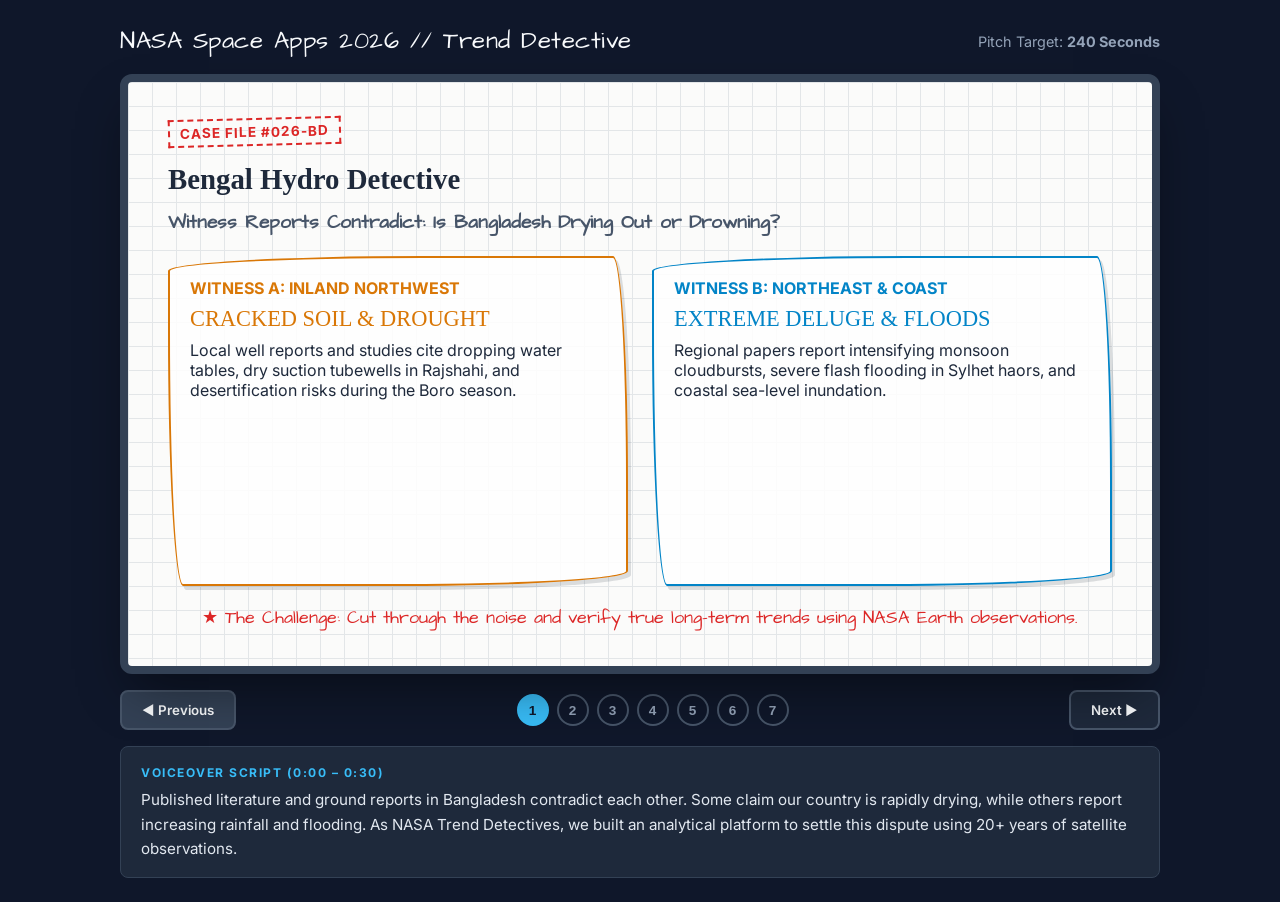
==== demo.html @ c4fb6460 "docs: repair Section 9 equations and replace stationary wording across deliverables" ====
<!DOCTYPE html>
<html lang="en">
<head>
  <meta charset="UTF-8">
  <meta name="viewport" content="width=device-width, initial-scale=1.0">
  <title>Trend Detective: Bengal Hydro Detective — Slide Deck Preview</title>
  <link rel="preconnect" href="https://fonts.googleapis.com">
  <link rel="preconnect" href="https://fonts.gstatic.com" crossorigin>
  <link href="https://fonts.googleapis.com/css2?family=Architects+Daughter&family=Inter:wght@400;600;700&family=Permanent+Marker&display=swap" rel="stylesheet">
  <style>
    :root {
      --board-bg: #fbfbfa;
      --grid-line: #e3e6e8;
      --ink-dark: #1e293b;
      --ink-red: #dc2626;
      --ink-blue: #0284c7;
      --ink-amber: #d97706;
      --ink-green: #16a34a;
      --border-sketch: 2.5px solid #1e293b;
      --sketch-radius: 255px 15px 225px 15px / 15px 225px 15px 255px;
    }

    * {
      box-sizing: border-box;
      margin: 0;
      padding: 0;
    }

    body {
      font-family: 'Inter', sans-serif;
      background: #0f172a;
      color: var(--ink-dark);
      min-height: 100vh;
      display: flex;
      flex-direction: column;
      align-items: center;
      padding: 24px 16px;
    }

    .app-header {
      width: 100%;
      max-width: 1040px;
      display: flex;
      justify-content: space-between;
      align-items: center;
      color: #f8fafc;
      margin-bottom: 16px;
    }

    .app-title {
      font-family: 'Architects Daughter', cursive;
      font-size: 1.5rem;
      letter-spacing: 0.5px;
    }

    .deck-container {
      width: 100%;
      max-width: 1040px;
      background: var(--board-bg);
      background-image: 
        linear-gradient(var(--grid-line) 1px, transparent 1px),
        linear-gradient(90deg, var(--grid-line) 1px, transparent 1px);
      background-size: 24px 24px;
      border: 8px solid #334155;
      box-shadow: 0 25px 50px -12px rgba(0, 0, 0, 0.45);
      border-radius: 12px;
      min-height: 600px;
      position: relative;
      padding: 36px 40px;
      display: flex;
      flex-direction: column;
      justify-content: space-between;
    }

    .slide {
      display: none;
      height: 100%;
      animation: fadeIn 0.15s ease-in-out;
    }

    .slide.active {
      display: flex;
      flex-direction: column;
      flex: 1;
    }

    @keyframes fadeIn {
      from { opacity: 0; transform: translateY(4px); }
      to { opacity: 1; transform: translateY(0); }
    }

    /* Hand-Drawn Elements */
    .sketch-box {
      border: var(--border-sketch);
      border-radius: var(--sketch-radius);
      padding: 20px;
      background: rgba(255, 255, 255, 0.85);
      box-shadow: 3px 4px 0px rgba(30, 41, 59, 0.15);
    }

    .sketch-title {
      font-family: 'Permanent Marker', cursive;
      color: var(--ink-dark);
      font-size: 1.8rem;
      line-height: 1.2;
      margin-bottom: 12px;
    }

    .sketch-subtitle {
      font-family: 'Architects Daughter', cursive;
      font-size: 1.2rem;
      font-weight: bold;
      color: #475569;
      margin-bottom: 20px;
    }

    .case-tag {
      display: inline-block;
      border: 2px dashed var(--ink-red);
      color: var(--ink-red);
      font-weight: 700;
      font-size: 0.85rem;
      padding: 4px 10px;
      text-transform: uppercase;
      letter-spacing: 1px;
      margin-bottom: 16px;
      transform: rotate(-1.5deg);
    }

    .stamp {
      display: inline-block;
      border: 3px solid var(--ink-green);
      color: var(--ink-green);
      font-family: 'Permanent Marker', cursive;
      font-size: 1.1rem;
      padding: 6px 14px;
      border-radius: 8px;
      text-transform: uppercase;
      transform: rotate(-3deg);
    }

    .grid-2 {
      display: grid;
      grid-template-columns: 1fr 1fr;
      gap: 24px;
      flex: 1;
    }

    .grid-3 {
      display: grid;
      grid-template-columns: repeat(3, 1fr);
      gap: 20px;
      flex: 1;
    }

    /* Deck Controls */
    .controls-bar {
      width: 100%;
      max-width: 1040px;
      margin-top: 16px;
      display: flex;
      justify-content: space-between;
      align-items: center;
      gap: 12px;
    }

    .btn {
      background: #1e293b;
      color: #f8fafc;
      border: 2px solid #475569;
      font-family: 'Inter', sans-serif;
      font-weight: 600;
      padding: 10px 20px;
      border-radius: 8px;
      cursor: pointer;
      transition: background 0.15s, transform 0.1s;
    }

    .btn:hover {
      background: #334155;
      transform: translateY(-1px);
    }

    .btn:active {
      transform: translateY(0);
    }

    .btn-secondary {
      background: #334155;
    }

    .slide-pills {
      display: flex;
      gap: 8px;
    }

    .pill {
      width: 32px;
      height: 32px;
      border-radius: 50%;
      border: 2px solid #475569;
      background: transparent;
      color: #94a3b8;
      font-weight: 700;
      display: flex;
      align-items: center;
      justify-content: center;
      cursor: pointer;
      font-size: 0.85rem;
    }

    .pill.active {
      background: #38bdf8;
      color: #0f172a;
      border-color: #38bdf8;
    }

    /* Script Drawer */
    .script-drawer {
      width: 100%;
      max-width: 1040px;
      margin-top: 16px;
      background: #1e293b;
      color: #e2e8f0;
      border-radius: 8px;
      padding: 16px 20px;
      border: 1px solid #334155;
      font-size: 0.95rem;
      line-height: 1.6;
    }

    .script-label {
      font-size: 0.75rem;
      text-transform: uppercase;
      letter-spacing: 1.5px;
      color: #38bdf8;
      font-weight: 700;
      margin-bottom: 6px;
    }

    ul.sketch-list {
      list-style-type: none;
      padding: 0;
    }

    ul.sketch-list li {
      position: relative;
      padding-left: 24px;
      margin-bottom: 12px;
      line-height: 1.5;
    }

    ul.sketch-list li::before {
      content: "➔";
      position: absolute;
      left: 0;
      color: var(--ink-red);
      font-size: 1rem;
    }

    .metric-badge {
      font-family: 'Permanent Marker', cursive;
      font-size: 1.4rem;
      display: block;
      margin: 8px 0;
    }

    .metric-amber { color: var(--ink-amber); }
    .metric-blue { color: var(--ink-blue); }
  </style>
</head>
<body>

  <header class="app-header">
    <div class="app-title">NASA Space Apps 2026 // Trend Detective</div>
    <div style="font-size: 0.9rem; color: #94a3b8;">Pitch Target: <strong>240 Seconds</strong></div>
  </header>

  <main class="deck-container">

    <!-- SLIDE 1 -->
    <section class="slide active" data-time="0:00 – 0:30">
      <div>
        <span class="case-tag">Case File #026-BD</span>
        <h1 class="sketch-title">Bengal Hydro Detective</h1>
        <div class="sketch-subtitle">Witness Reports Contradict: Is Bangladesh Drying Out or Drowning?</div>
      </div>
      <div class="grid-2">
        <div class="sketch-box" style="border-color: var(--ink-amber);">
          <div style="color: var(--ink-amber); font-weight: 700; text-transform: uppercase;">Witness A: Inland Northwest</div>
          <div class="metric-badge metric-amber">CRACKED SOIL & DROUGHT</div>
          <p>Local well reports and studies cite dropping water tables, dry suction tubewells in Rajshahi, and desertification risks during the Boro season.</p>
        </div>
        <div class="sketch-box" style="border-color: var(--ink-blue);">
          <div style="color: var(--ink-blue); font-weight: 700; text-transform: uppercase;">Witness B: Northeast & Coast</div>
          <div class="metric-badge metric-blue">EXTREME DELUGE & FLOODS</div>
          <p>Regional papers report intensifying monsoon cloudbursts, severe flash flooding in Sylhet haors, and coastal sea-level inundation.</p>
        </div>
      </div>
      <div style="margin-top: 20px; text-align: center; font-family: 'Architects Daughter', cursive; font-size: 1.1rem; color: var(--ink-red);">
        ★ The Challenge: Cut through the noise and verify true long-term trends using NASA Earth observations.
      </div>
    </section>

    <!-- SLIDE 2 -->
    <section class="slide" data-time="0:30 – 1:00">
      <div>
        <span class="case-tag">Core Hypothesis</span>
        <h1 class="sketch-title">Where is Bangladesh's Water Going?</h1>
        <div class="sketch-subtitle">Do rainfall and water-storage trends differ across divisions, and are those differences statistically significant?</div>
      </div>
      <div class="grid-2">
        <div class="sketch-box">
          <h3 style="margin-bottom: 12px;">The Spatial Granularity Rule</h3>
          <ul class="sketch-list">
            <li>National averages hide regional catastrophe by cancelling out opposite dynamics.</li>
            <li>Dividing analysis across all <strong>8 Administrative Divisions</strong> balances physical precision with sensor limits.</li>
            <li>Northwest vs Northeast divergence under the same monsoon system.</li>
          </ul>
        </div>
        <div class="sketch-box" style="display: flex; flex-direction: column; justify-content: center; align-items: center; text-align: center; border-style: dashed;">
          <div style="font-family: 'Architects Daughter', cursive; font-size: 1.4rem; margin-bottom: 12px;">8 Divisions Analyzed</div>
          <div style="display: flex; flex-wrap: wrap; gap: 8px; justify-content: center; max-width: 320px;">
            <span style="background: #e2e8f0; padding: 4px 8px; border-radius: 4px; font-size: 0.85rem;">Rajshahi</span>
            <span style="background: #e2e8f0; padding: 4px 8px; border-radius: 4px; font-size: 0.85rem;">Rangpur</span>
            <span style="background: #e2e8f0; padding: 4px 8px; border-radius: 4px; font-size: 0.85rem;">Dhaka</span>
            <span style="background: #e2e8f0; padding: 4px 8px; border-radius: 4px; font-size: 0.85rem;">Mymensingh</span>
            <span style="background: #e2e8f0; padding: 4px 8px; border-radius: 4px; font-size: 0.85rem;">Sylhet</span>
            <span style="background: #e2e8f0; padding: 4px 8px; border-radius: 4px; font-size: 0.85rem;">Chattogram</span>
            <span style="background: #e2e8f0; padding: 4px 8px; border-radius: 4px; font-size: 0.85rem;">Khulna</span>
            <span style="background: #e2e8f0; padding: 4px 8px; border-radius: 4px; font-size: 0.85rem;">Barishal</span>
          </div>
        </div>
      </div>
    </section>

    <!-- SLIDE 3 -->
    <section class="slide" data-time="1:00 – 1:40">
      <div>
        <span class="case-tag">Evidence Sources</span>
        <h1 class="sketch-title">Interrogating the Satellite Data</h1>
        <div class="sketch-subtitle">Selecting two distinct NASA observational platforms</div>
      </div>
      <div class="grid-2">
        <div class="sketch-box">
          <div style="color: var(--ink-blue); font-weight: 700; text-transform: uppercase;">1. GPM IMERG</div>
          <div style="font-size: 1.1rem; font-weight: 600; margin: 6px 0;">Precipitation Trends (2000–Present)</div>
          <ul class="sketch-list">
            <li><strong>Resolution:</strong> Fine spatial grid (~0.1°), ideal for regional maps.</li>
            <li><strong>Role:</strong> Measures incoming atmospheric water volume and extreme precipitation frequency.</li>
          </ul>
        </div>
        <div class="sketch-box">
          <div style="color: var(--ink-amber); font-weight: 700; text-transform: uppercase;">2. GRACE / GRACE-FO</div>
          <div style="font-size: 1.1rem; font-weight: 600; margin: 6px 0;">Terrestrial Water Storage (TWS) (2002–Present)</div>
          <ul class="sketch-list">
            <li><strong>Resolution:</strong> Coarse spatial footprint (~300 km).</li>
            <li><strong>Methodological Rigor:</strong> Aggregated strictly to division-level boundaries to prevent false localized claims.</li>
            <li><strong>Role:</strong> Directly measures terrestrial water storage anomaly mass and total basin moisture change.</li>
          </ul>
        </div>
      </div>
    </section>

    <!-- SLIDE 4 -->
    <section class="slide" data-time="1:40 – 2:20">
      <div>
        <span class="case-tag">Statistical Engine</span>
        <h1 class="sketch-title">Filtering Noise from Climate Signal</h1>
        <div class="sketch-subtitle">Answering NASA's core challenge: evaluating statistical significance across all 8 divisions</div>
      </div>
      <div class="grid-3">
        <div class="sketch-box">
          <div style="font-weight: 700; color: #64748b;">STEP 1</div>
          <h4 style="margin: 8px 0;">STL Decomposition</h4>
          <p style="font-size: 0.9rem;">Strips out the overwhelming annual monsoon waveform to uncover underlying secular trends.</p>
        </div>
        <div class="sketch-box">
          <div style="font-weight: 700; color: #64748b;">STEP 2</div>
          <h4 style="margin: 8px 0;">Sen's Slope Estimator</h4>
          <p style="font-size: 0.9rem;">Calculates robust rate of change: <strong>-0.69 cm/yr</strong> in Mymensingh, <strong>-1.61 cm/yr</strong> in Rangpur.</p>
        </div>
        <div class="sketch-box">
          <div style="font-weight: 700; color: #64748b;">STEP 3</div>
          <h4 style="margin: 8px 0;">Mann-Kendall Test</h4>
          <p style="font-size: 0.9rem;">Evaluates monotonic trajectory significance: Mymensingh Z = -12.13, p &lt; 0.001 (target: p &lt; 0.05).</p>
        </div>
      </div>
      <div style="margin-top: 24px; text-align: center;">
        <span class="stamp">Verified: p &lt; 0.001 Across Northern Agricultural Belt</span>
      </div>
    </section>

    <!-- SLIDE 5 -->
    <section class="slide" data-time="2:20 – 3:00">
      <div>
        <span class="case-tag">The Verdict</span>
        <h1 class="sketch-title">The Detective's Findings</h1>
        <div class="sketch-subtitle">The contradiction is resolved: Groundwater overdraft vs. Rainfall flash flood volatility</div>
      </div>
      <div class="grid-3">
        <div class="sketch-box" style="border-left: 6px solid var(--ink-amber);">
          <h3 style="color: var(--ink-amber);">Northwest (Rangpur & Rajshahi)</h3>
          <div class="metric-badge metric-amber">Δ Storage: -0.90 to -1.61 cm/yr</div>
          <div style="font-size: 0.85rem; font-weight: 700; color: var(--ink-green); margin-bottom: 8px;">SIGNIFICANT: p &lt; 0.001</div>
          <p style="font-size: 0.85rem;">Rainfall shows no detectable trend, but terrestrial storage suffers continuous monotonic decline. <strong>Verdict:</strong> Chronic agricultural irrigation crisis.</p>
        </div>
        <div class="sketch-box" style="border-left: 6px solid #8b5cf6;">
          <h3 style="color: #7c3aed;">North-Central (Mymensingh)</h3>
          <div class="metric-badge" style="background: rgba(139, 92, 246, 0.15); color: #7c3aed; border: 1px solid rgba(139, 92, 246, 0.3);">Δ Storage: -0.69 cm/yr (95% CI)</div>
          <div style="font-size: 0.85rem; font-weight: 700; color: var(--ink-green); margin-bottom: 8px;">SIGNIFICANT: p &lt; 0.001 (Z = -12.1)</div>
          <p style="font-size: 0.85rem;">Dry-season storage exhibits strong seasonal drawdown (-0.63 cm/yr multi-decadal slope), reflecting intensive irrigation demand across the Old Brahmaputra basin.</p>
        </div>
        <div class="sketch-box" style="border-left: 6px solid var(--ink-blue);">
          <h3 style="color: var(--ink-blue);">Northeast & Coast (Sylhet, Chattogram)</h3>
          <div class="metric-badge metric-blue">Rain Spikes (+169 to +340 mm)</div>
          <div style="font-size: 0.85rem; font-weight: 700; color: var(--ink-green); margin-bottom: 8px;">VOLATILITY: p &lt; 0.05</div>
          <p style="font-size: 0.85rem;">Precipitation is concentrating into higher-intensity bursts. <strong>Verdict:</strong> Flash flood exposure is surging while long-term storage remains non-significant.</p>
        </div>
      </div>
    </section>

    <!-- SLIDE 6 -->
    <section class="slide" data-time="3:00 – 3:35">
      <div>
        <span class="case-tag">Interactive Product</span>
        <h1 class="sketch-title">HydroDetective: Bangladesh</h1>
        <div class="sketch-subtitle">A decision-support tool for water planners and agricultural authorities</div>
      </div>
      <div class="sketch-box" style="flex: 1; display: flex; flex-direction: column; justify-content: center;">
        <div style="display: flex; justify-content: space-between; border-bottom: 2px dashed #94a3b8; padding-bottom: 12px; margin-bottom: 16px;">
          <div><strong>Feature 1:</strong> All 8 Divisions Audited (Toggle Mymensingh, Rangpur, Sylhet layers)</div>
          <div><strong>Feature 2:</strong> Significance Mask (Hide divisions where p ≥ 0.05)</div>
          <div><strong>Feature 3:</strong> Bangla / English Policy Summaries</div>
        </div>
        <div style="background: #f1f5f9; border-radius: 8px; padding: 20px; text-align: center; border: 2px dashed #64748b;">
          <div style="font-family: 'Architects Daughter', cursive; font-size: 1.2rem; color: #334155;">
            [ Interactive Dashboard Mockup: Dual-Axis Graph & Division Map Preview ]
          </div>
          <p style="font-size: 0.85rem; color: #64748b; margin-top: 6px;">
            Allows BWDB planners to pinpoint exactly where Boro rice irrigation must shift to drought-resilient crops.
          </p>
        </div>
      </div>
    </section>

    <!-- SLIDE 7 -->
    <section class="slide" data-time="3:35 – 4:00">
      <div>
        <span class="case-tag">Global Horizon</span>
        <h1 class="sketch-title">Scalable Across Every River Basin</h1>
        <div class="sketch-subtitle">Turning raw satellite data into verified environmental truth</div>
      </div>
      <div class="grid-2">
        <div class="sketch-box">
          <h3>Universal Architecture</h3>
          <p style="margin-top: 8px; font-size: 0.9rem;">While tested on the Bengal Basin, the analytical pipeline runs identically on any global watershed (e.g., Indus Basin, California Central Valley, Mekong Delta).</p>
        </div>
        <div class="sketch-box" style="text-align: center; display: flex; flex-direction: column; justify-content: center;">
          <div style="font-family: 'Permanent Marker', cursive; font-size: 1.6rem; color: var(--ink-dark);">TEAM TREND DETECTIVES</div>
          <div style="color: #64748b; font-size: 0.9rem; margin-top: 6px;">AI Research • Data Analytics • Visual UI Design</div>
          <div style="margin-top: 16px;">
            <span class="stamp" style="font-size: 0.9rem; padding: 4px 10px;">NASA Space Apps 2026</span>
          </div>
        </div>
      </div>
    </section>

  </main>

  <!-- Controls -->
  <footer class="controls-bar">
    <button class="btn btn-secondary" id="prevBtn" onclick="changeSlide(-1)">◀ Previous</button>
    <div class="slide-pills" id="pillsContainer"></div>
    <button class="btn" id="nextBtn" onclick="changeSlide(1)">Next ▶</button>
  </footer>

  <!-- Script Rehearsal Box -->
  <aside class="script-drawer">
    <div class="script-label" id="scriptTimeLabel">VOICEOVER SCRIPT (0:00 – 0:30)</div>
    <div id="scriptContent">...</div>
  </aside>

  <script>
    const slides = document.querySelectorAll('.slide');
    const pillsContainer = document.getElementById('pillsContainer');
    const scriptTimeLabel = document.getElementById('scriptTimeLabel');
    const scriptContent = document.getElementById('scriptContent');
    const prevBtn = document.getElementById('prevBtn');
    const nextBtn = document.getElementById('nextBtn');

    let currentSlide = 0;

    const scripts = [
      "Published literature and ground reports in Bangladesh contradict each other. Some claim our country is rapidly drying, while others report increasing rainfall and flooding. As NASA Trend Detectives, we built an analytical platform to settle this dispute using 20+ years of satellite observations.",
      "We are not looking at a single national average. We are investigating whether rainfall and water-storage trends diverge across administrative divisions, and whether those regional shifts are genuine long-term changes or mere seasonal noise.",
      "To investigate, we pair two independent NASA datasets. For precipitation, we use GPM IMERG at fine spatial resolution. For overall water storage—including subsurface storage—we turn to GRACE and GRACE-FO gravity anomalies. Because GRACE data is spatially coarse, we rigorously aggregate our analysis to division levels rather than making inaccurate district-level claims.",
      "In Bangladesh, the heavy annual monsoon blinds standard trend lines. We apply Seasonal-Trend Decomposition to peel back cyclical monsoon swings. Then, we execute the Mann-Kendall test and compute Theil-Sen Slopes across all 8 divisions. This evaluates what is changing, where, by how much, and whether it is statistically significant.",
      "The results show that across the Northwest and North-Central belt—Rajshahi, Rangpur, and our newly isolated Mymensingh division—terrestrial water storage is in statistically significant decline at -0.7 to -1.6 cm per year. In Mymensingh, dry-season terrestrial water storage shows persistent multi-decadal decline (-0.63 cm/yr), consistent with dry-season irrigation abstraction exceeding recharge. Meanwhile, the eastern divisions face volatile rainfall spikes.",
      "We translated this analytical framework into an interactive dashboard. Planners can select any division, inspect deseasonalized trends, and toggle on our significance filter so only statistically significant shifts guide policy—such as reallocating Boro rice irrigation zones.",
      "While calibrated on the Bengal Basin, our architecture is universally scalable to any river basin facing competing water demands. By anchoring decisions in statistical rigor rather than surface assumptions, we empower communities to protect their water futures. Thank you."
    ];

    // Build navigation pills
    slides.forEach((_, idx) => {
      const pill = document.createElement('button');
      pill.className = `pill ${idx === 0 ? 'active' : ''}`;
      pill.innerText = idx + 1;
      pill.onclick = () => goToSlide(idx);
      pillsContainer.appendChild(pill);
    });

    function updateDeck() {
      slides.forEach((s, idx) => {
        s.classList.toggle('active', idx === currentSlide);
      });

      document.querySelectorAll('.pill').forEach((p, idx) => {
        p.classList.toggle('active', idx === currentSlide);
      });

      const activeSlide = slides[currentSlide];
      scriptTimeLabel.innerText = `VOICEOVER SCRIPT (${activeSlide.getAttribute('data-time')})`;
      scriptContent.innerText = scripts[currentSlide];

      prevBtn.disabled = currentSlide === 0;
      nextBtn.innerText = currentSlide === slides.length - 1 ? 'Finish ↺' : 'Next ▶';
    }

    function changeSlide(direction) {
      if (currentSlide === slides.length - 1 && direction === 1) {
        currentSlide = 0;
      } else {
        currentSlide = Math.max(0, Math.min(slides.length - 1, currentSlide + direction));
      }
      updateDeck();
    }

    function goToSlide(index) {
      currentSlide = index;
      updateDeck();
    }

    // Keyboard navigation
    document.addEventListener('keydown', (e) => {
      if (e.key === 'ArrowRight' || e.key === ' ') {
        changeSlide(1);
      } else if (e.key === 'ArrowLeft') {
        changeSlide(-1);
      }
    });

    // Initialize
    updateDeck();
  </script>
</body>
</html>
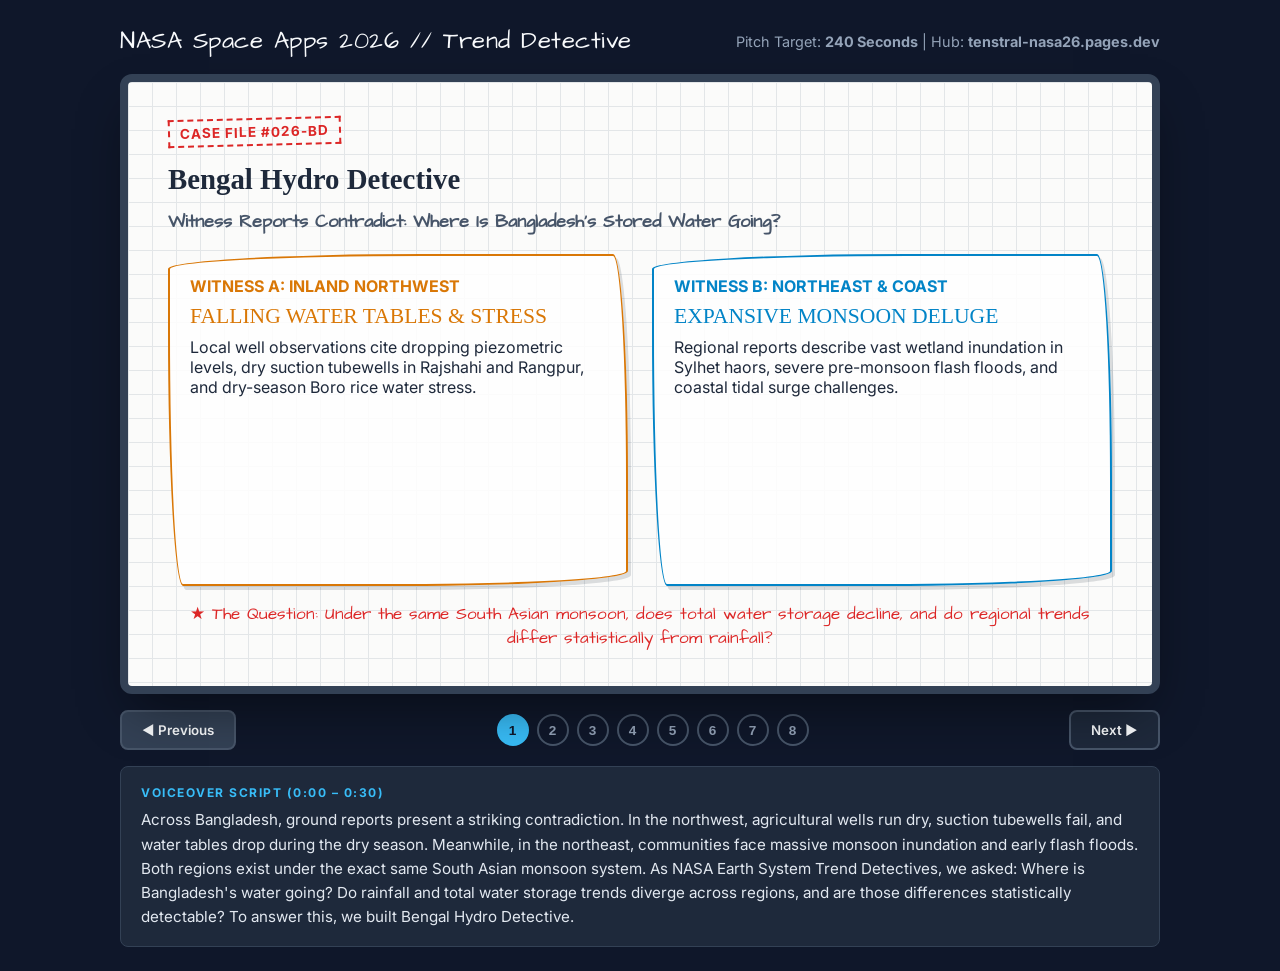
==== commit 6b527153: "feat(deliverables): update slide deck, video script, and hub site with verified final outputs" ====
--- a/demo.html
+++ b/demo.html
@@ -64,7 +64,7 @@
       border: 8px solid #334155;
       box-shadow: 0 25px 50px -12px rgba(0, 0, 0, 0.45);
       border-radius: 12px;
-      min-height: 600px;
+      min-height: 620px;
       position: relative;
       padding: 36px 40px;
       display: flex;
@@ -108,7 +108,7 @@
 
     .sketch-subtitle {
       font-family: 'Architects Daughter', cursive;
-      font-size: 1.2rem;
+      font-size: 1.15rem;
       font-weight: bold;
       color: #475569;
       margin-bottom: 20px;
@@ -132,11 +132,11 @@
       border: 3px solid var(--ink-green);
       color: var(--ink-green);
       font-family: 'Permanent Marker', cursive;
-      font-size: 1.1rem;
+      font-size: 1.05rem;
       padding: 6px 14px;
       border-radius: 8px;
       text-transform: uppercase;
-      transform: rotate(-3deg);
+      transform: rotate(-2deg);
     }
 
     .grid-2 {
@@ -260,20 +260,21 @@
 
     .metric-badge {
       font-family: 'Permanent Marker', cursive;
-      font-size: 1.4rem;
+      font-size: 1.35rem;
       display: block;
       margin: 8px 0;
     }
 
     .metric-amber { color: var(--ink-amber); }
     .metric-blue { color: var(--ink-blue); }
+    .mono { font-family: monospace; font-size: 0.95em; }
   </style>
 </head>
 <body>
 
   <header class="app-header">
     <div class="app-title">NASA Space Apps 2026 // Trend Detective</div>
-    <div style="font-size: 0.9rem; color: #94a3b8;">Pitch Target: <strong>240 Seconds</strong></div>
+    <div style="font-size: 0.9rem; color: #94a3b8;">Pitch Target: <strong>240 Seconds</strong> | Hub: <strong>tenstral-nasa26.pages.dev</strong></div>
   </header>
 
   <main class="deck-container">
@@ -283,184 +284,215 @@
       <div>
         <span class="case-tag">Case File #026-BD</span>
         <h1 class="sketch-title">Bengal Hydro Detective</h1>
-        <div class="sketch-subtitle">Witness Reports Contradict: Is Bangladesh Drying Out or Drowning?</div>
+        <div class="sketch-subtitle">Witness Reports Contradict: Where Is Bangladesh's Stored Water Going?</div>
       </div>
       <div class="grid-2">
         <div class="sketch-box" style="border-color: var(--ink-amber);">
           <div style="color: var(--ink-amber); font-weight: 700; text-transform: uppercase;">Witness A: Inland Northwest</div>
-          <div class="metric-badge metric-amber">CRACKED SOIL & DROUGHT</div>
-          <p>Local well reports and studies cite dropping water tables, dry suction tubewells in Rajshahi, and desertification risks during the Boro season.</p>
+          <div class="metric-badge metric-amber">FALLING WATER TABLES &amp; STRESS</div>
+          <p>Local well observations cite dropping piezometric levels, dry suction tubewells in Rajshahi and Rangpur, and dry-season Boro rice water stress.</p>
         </div>
         <div class="sketch-box" style="border-color: var(--ink-blue);">
-          <div style="color: var(--ink-blue); font-weight: 700; text-transform: uppercase;">Witness B: Northeast & Coast</div>
-          <div class="metric-badge metric-blue">EXTREME DELUGE & FLOODS</div>
-          <p>Regional papers report intensifying monsoon cloudbursts, severe flash flooding in Sylhet haors, and coastal sea-level inundation.</p>
-        </div>
-      </div>
-      <div style="margin-top: 20px; text-align: center; font-family: 'Architects Daughter', cursive; font-size: 1.1rem; color: var(--ink-red);">
-        ★ The Challenge: Cut through the noise and verify true long-term trends using NASA Earth observations.
+          <div style="color: var(--ink-blue); font-weight: 700; text-transform: uppercase;">Witness B: Northeast &amp; Coast</div>
+          <div class="metric-badge metric-blue">EXPANSIVE MONSOON DELUGE</div>
+          <p>Regional reports describe vast wetland inundation in Sylhet haors, severe pre-monsoon flash floods, and coastal tidal surge challenges.</p>
+        </div>
+      </div>
+      <div style="margin-top: 16px; text-align: center; font-family: 'Architects Daughter', cursive; font-size: 1.05rem; color: var(--ink-red);">
+        ★ The Question: Under the same South Asian monsoon, does total water storage decline, and do regional trends differ statistically from rainfall?
       </div>
     </section>
 
     <!-- SLIDE 2 -->
     <section class="slide" data-time="0:30 – 1:00">
       <div>
-        <span class="case-tag">Core Hypothesis</span>
-        <h1 class="sketch-title">Where is Bangladesh's Water Going?</h1>
-        <div class="sketch-subtitle">Do rainfall and water-storage trends differ across divisions, and are those differences statistically significant?</div>
+        <span class="case-tag">Earth Observation Data</span>
+        <h1 class="sketch-title">Interrogating Dual Satellite Platforms</h1>
+        <div class="sketch-subtitle">Combining 24-year satellite gravimetry with fine-resolution precipitation and land surface modeling</div>
       </div>
       <div class="grid-2">
         <div class="sketch-box">
-          <h3 style="margin-bottom: 12px;">The Spatial Granularity Rule</h3>
+          <div style="color: var(--ink-amber); font-weight: 700; text-transform: uppercase;">1. CSR GRACE / GRACE-FO Mascons</div>
+          <div style="font-size: 1.05rem; font-weight: 600; margin: 6px 0;">Total Water Storage (2002-04 to 2026-07)</div>
           <ul class="sketch-list">
-            <li>National averages hide regional catastrophe by cancelling out opposite dynamics.</li>
-            <li>Dividing analysis across all <strong>8 Administrative Divisions</strong> balances physical precision with sensor limits.</li>
-            <li>Northwest vs Northeast divergence under the same monsoon system.</li>
+            <li><strong>Measurement:</strong> Vertically integrated mass anomaly (groundwater, soil moisture, surface water, biomass).</li>
+            <li><strong>Footprint:</strong> Coarse spatial resolution (~300 km), strictly evaluated at macro-regional boundaries.</li>
+            <li><strong>Dataset:</strong> 257 monthly solutions across 24 complete years.</li>
           </ul>
         </div>
-        <div class="sketch-box" style="display: flex; flex-direction: column; justify-content: center; align-items: center; text-align: center; border-style: dashed;">
-          <div style="font-family: 'Architects Daughter', cursive; font-size: 1.4rem; margin-bottom: 12px;">8 Divisions Analyzed</div>
-          <div style="display: flex; flex-wrap: wrap; gap: 8px; justify-content: center; max-width: 320px;">
-            <span style="background: #e2e8f0; padding: 4px 8px; border-radius: 4px; font-size: 0.85rem;">Rajshahi</span>
-            <span style="background: #e2e8f0; padding: 4px 8px; border-radius: 4px; font-size: 0.85rem;">Rangpur</span>
-            <span style="background: #e2e8f0; padding: 4px 8px; border-radius: 4px; font-size: 0.85rem;">Dhaka</span>
-            <span style="background: #e2e8f0; padding: 4px 8px; border-radius: 4px; font-size: 0.85rem;">Mymensingh</span>
-            <span style="background: #e2e8f0; padding: 4px 8px; border-radius: 4px; font-size: 0.85rem;">Sylhet</span>
-            <span style="background: #e2e8f0; padding: 4px 8px; border-radius: 4px; font-size: 0.85rem;">Chattogram</span>
-            <span style="background: #e2e8f0; padding: 4px 8px; border-radius: 4px; font-size: 0.85rem;">Khulna</span>
-            <span style="background: #e2e8f0; padding: 4px 8px; border-radius: 4px; font-size: 0.85rem;">Barishal</span>
-          </div>
+        <div class="sketch-box">
+          <div style="color: var(--ink-blue); font-weight: 700; text-transform: uppercase;">2. NASA GPM IMERG V07B &amp; GLDAS</div>
+          <div style="font-size: 1.05rem; font-weight: 600; margin: 6px 0;">Rainfall Ground Truth (2002-01 to 2025-09)</div>
+          <ul class="sketch-list">
+            <li><strong>Rainfall:</strong> GPM IMERG Final Run at fine 0.1° grid serves as primary precipitation baseline.</li>
+            <li><strong>Independent Partitioning:</strong> NASA GLDAS Noah 2.1 and VIC 4.1.2 simulate unsaturated soil moisture (0–2 m).</li>
+            <li><strong>Quarantine:</strong> CLSM 2.2 assimilates GRACE and is quarantined to prevent circular reasoning.</li>
+          </ul>
         </div>
       </div>
     </section>
 
     <!-- SLIDE 3 -->
-    <section class="slide" data-time="1:00 – 1:40">
-      <div>
-        <span class="case-tag">Evidence Sources</span>
-        <h1 class="sketch-title">Interrogating the Satellite Data</h1>
-        <div class="sketch-subtitle">Selecting two distinct NASA observational platforms</div>
-      </div>
-      <div class="grid-2">
-        <div class="sketch-box">
-          <div style="color: var(--ink-blue); font-weight: 700; text-transform: uppercase;">1. GPM IMERG</div>
-          <div style="font-size: 1.1rem; font-weight: 600; margin: 6px 0;">Precipitation Trends (2000–Present)</div>
-          <ul class="sketch-list">
-            <li><strong>Resolution:</strong> Fine spatial grid (~0.1°), ideal for regional maps.</li>
-            <li><strong>Role:</strong> Measures incoming atmospheric water volume and extreme precipitation frequency.</li>
-          </ul>
-        </div>
-        <div class="sketch-box">
-          <div style="color: var(--ink-amber); font-weight: 700; text-transform: uppercase;">2. GRACE / GRACE-FO</div>
-          <div style="font-size: 1.1rem; font-weight: 600; margin: 6px 0;">Terrestrial Water Storage (TWS) (2002–Present)</div>
-          <ul class="sketch-list">
-            <li><strong>Resolution:</strong> Coarse spatial footprint (~300 km).</li>
-            <li><strong>Methodological Rigor:</strong> Aggregated strictly to division-level boundaries to prevent false localized claims.</li>
-            <li><strong>Role:</strong> Directly measures terrestrial water storage anomaly mass and total basin moisture change.</li>
-          </ul>
-        </div>
+    <section class="slide" data-time="1:00 – 1:30">
+      <div>
+        <span class="case-tag">Statistical Architecture</span>
+        <h1 class="sketch-title">Calibrated Trend Engine &amp; Multi-Window Framework</h1>
+        <div class="sketch-subtitle">Filtering cyclical monsoon noise with rigorous autocorrelation correction and FDR control</div>
+      </div>
+      <div class="grid-3">
+        <div class="sketch-box">
+          <div style="font-weight: 700; color: #64748b;">STEP 1</div>
+          <h4 style="margin: 8px 0;">Monsoon De-seasonalization</h4>
+          <p style="font-size: 0.85rem;">Strips the cyclical annual monsoon amplitude (32% to 42% seasonal rebound) to isolate underlying multi-decadal trajectories.</p>
+        </div>
+        <div class="sketch-box">
+          <div style="font-weight: 700; color: #64748b;">STEP 2</div>
+          <h4 style="margin: 8px 0;">Theil-Sen Slopes</h4>
+          <p style="font-size: 0.85rem;">Computes median slopes with 95% confidence intervals, resistant to sensor noise, outlier months, and inter-satellite transitions.</p>
+        </div>
+        <div class="sketch-box">
+          <div style="font-weight: 700; color: #64748b;">STEP 3</div>
+          <h4 style="margin: 8px 0;">Calibrated ESS-MK</h4>
+          <p style="font-size: 0.85rem;">Effective Sample Size Mann-Kendall with AR(1) correction and Benjamini-Hochberg FDR control across families of m = 36 tests per window.</p>
+        </div>
+      </div>
+      <div style="margin-top: 16px; text-align: center;">
+        <span class="stamp">4 Windows Audited: Full Record (2002–2026), GRACE Era, GRACE-FO Era, Recent 2020 Sensitivity</span>
       </div>
     </section>
 
     <!-- SLIDE 4 -->
-    <section class="slide" data-time="1:40 – 2:20">
-      <div>
-        <span class="case-tag">Statistical Engine</span>
-        <h1 class="sketch-title">Filtering Noise from Climate Signal</h1>
-        <div class="sketch-subtitle">Answering NASA's core challenge: evaluating statistical significance across all 8 divisions</div>
-      </div>
-      <div class="grid-3">
-        <div class="sketch-box">
-          <div style="font-weight: 700; color: #64748b;">STEP 1</div>
-          <h4 style="margin: 8px 0;">STL Decomposition</h4>
-          <p style="font-size: 0.9rem;">Strips out the overwhelming annual monsoon waveform to uncover underlying secular trends.</p>
-        </div>
-        <div class="sketch-box">
-          <div style="font-weight: 700; color: #64748b;">STEP 2</div>
-          <h4 style="margin: 8px 0;">Sen's Slope Estimator</h4>
-          <p style="font-size: 0.9rem;">Calculates robust rate of change: <strong>-0.69 cm/yr</strong> in Mymensingh, <strong>-1.61 cm/yr</strong> in Rangpur.</p>
-        </div>
-        <div class="sketch-box">
-          <div style="font-weight: 700; color: #64748b;">STEP 3</div>
-          <h4 style="margin: 8px 0;">Mann-Kendall Test</h4>
-          <p style="font-size: 0.9rem;">Evaluates monotonic trajectory significance: Mymensingh Z = -12.13, p &lt; 0.001 (target: p &lt; 0.05).</p>
-        </div>
-      </div>
-      <div style="margin-top: 24px; text-align: center;">
-        <span class="stamp">Verified: p &lt; 0.001 Across Northern Agricultural Belt</span>
-      </div>
-    </section>
-
-    <!-- SLIDE 5 -->
-    <section class="slide" data-time="2:20 – 3:00">
-      <div>
-        <span class="case-tag">The Verdict</span>
-        <h1 class="sketch-title">The Detective's Findings</h1>
-        <div class="sketch-subtitle">The contradiction is resolved: Groundwater overdraft vs. Rainfall flash flood volatility</div>
+    <section class="slide" data-time="1:30 – 2:00">
+      <div>
+        <span class="case-tag">Empirical Findings</span>
+        <h1 class="sketch-title">Macro-Regional Storage vs. Rainfall Trajectories</h1>
+        <div class="sketch-subtitle">Full Record (2002-04 to 2026-07) — All Findings PRELIMINARY</div>
       </div>
       <div class="grid-3">
         <div class="sketch-box" style="border-left: 6px solid var(--ink-amber);">
-          <h3 style="color: var(--ink-amber);">Northwest (Rangpur & Rajshahi)</h3>
-          <div class="metric-badge metric-amber">Δ Storage: -0.90 to -1.61 cm/yr</div>
-          <div style="font-size: 0.85rem; font-weight: 700; color: var(--ink-green); margin-bottom: 8px;">SIGNIFICANT: p &lt; 0.001</div>
-          <p style="font-size: 0.85rem;">Rainfall shows no detectable trend, but terrestrial storage suffers continuous monotonic decline. <strong>Verdict:</strong> Chronic agricultural irrigation crisis.</p>
+          <h3 style="color: var(--ink-amber);">Northwest (Rajshahi + Rangpur)</h3>
+          <div class="metric-badge metric-amber">-1.25 cm/yr</div>
+          <div style="font-size: 0.82rem; font-weight: 600; color: #475569; margin-bottom: 6px;">95% CI: [-1.50, -1.02] | -0.39 km³/yr</div>
+          <p style="font-size: 0.82rem; line-height: 1.45;"><strong>TWS:</strong> Significant decline (FDR q &lt; 0.0001). <strong>Rainfall:</strong> -1.9 mm/yr (95% CI: [-11.0, +4.5]; No detectable trend). 3-way step handling spans -1.81 to -1.25 cm/yr.</p>
         </div>
         <div class="sketch-box" style="border-left: 6px solid #8b5cf6;">
-          <h3 style="color: #7c3aed;">North-Central (Mymensingh)</h3>
-          <div class="metric-badge" style="background: rgba(139, 92, 246, 0.15); color: #7c3aed; border: 1px solid rgba(139, 92, 246, 0.3);">Δ Storage: -0.69 cm/yr (95% CI)</div>
-          <div style="font-size: 0.85rem; font-weight: 700; color: var(--ink-green); margin-bottom: 8px;">SIGNIFICANT: p &lt; 0.001 (Z = -12.1)</div>
-          <p style="font-size: 0.85rem;">Dry-season storage exhibits strong seasonal drawdown (-0.63 cm/yr multi-decadal slope), reflecting intensive irrigation demand across the Old Brahmaputra basin.</p>
+          <h3 style="color: #7c3aed;">Northeast &amp; Central</h3>
+          <div class="metric-badge" style="color: #7c3aed;">NE: -0.56 | Cent: -0.47</div>
+          <div style="font-size: 0.82rem; font-weight: 600; color: #475569; margin-bottom: 6px;">Significant TWS Depletion (cm/yr)</div>
+          <p style="font-size: 0.82rem; line-height: 1.45;"><strong>Northeast:</strong> -0.56 cm/yr [-0.70, -0.42], rain -0.6 mm/yr (no detectable trend). <strong>Central:</strong> -0.47 cm/yr [-0.62, -0.34], rain +0.9 mm/yr (no detectable trend).</p>
         </div>
         <div class="sketch-box" style="border-left: 6px solid var(--ink-blue);">
-          <h3 style="color: var(--ink-blue);">Northeast & Coast (Sylhet, Chattogram)</h3>
-          <div class="metric-badge metric-blue">Rain Spikes (+169 to +340 mm)</div>
-          <div style="font-size: 0.85rem; font-weight: 700; color: var(--ink-green); margin-bottom: 8px;">VOLATILITY: p &lt; 0.05</div>
-          <p style="font-size: 0.85rem;">Precipitation is concentrating into higher-intensity bursts. <strong>Verdict:</strong> Flash flood exposure is surging while long-term storage remains non-significant.</p>
+          <h3 style="color: var(--ink-blue);">Southwest &amp; Southeast</h3>
+          <div class="metric-badge metric-blue">-0.05 cm/yr</div>
+          <div style="font-size: 0.82rem; font-weight: 600; color: #475569; margin-bottom: 6px;">No Detectable Storage Trend</div>
+          <p style="font-size: 0.82rem; line-height: 1.45;"><strong>SW &amp; SE:</strong> Both show -0.05 cm/yr (95% CIs cross zero). <strong>Rainfall:</strong> +2.2 mm/yr (SW) and +1.8 mm/yr (SE) with wide CIs (no detectable trend). National: -0.51 cm/yr (-0.63 km³/yr).</p>
+        </div>
+      </div>
+    </section>
+
+    <!-- SLIDE 5 -->
+    <section class="slide" data-time="2:00 – 2:30">
+      <div>
+        <span class="case-tag">Physical &amp; Human Dimension</span>
+        <h1 class="sketch-title">Partitioning, Human Exposure &amp; Seasonal Baseline</h1>
+        <div class="sketch-subtitle">Unpacking where the water is lost, who lives there, and how the seasons behave</div>
+      </div>
+      <div class="grid-3">
+        <div class="sketch-box">
+          <h3 style="color: var(--ink-dark); margin-bottom: 8px;">Topsoil vs. Subsurface</h3>
+          <div class="metric-badge" style="font-size: 1.15rem; color: #d97706;">Soil Moisture: Minor Part</div>
+          <p style="font-size: 0.82rem; line-height: 1.45;">NASA GLDAS Noah &amp; VIC models show unsaturated soil moisture trends explain only <strong>-0.12 to -0.10 cm/yr</strong> (~8% to 10% of NW decline). The remaining <strong>-1.12 to -1.11 cm/yr</strong> is an unpartitioned deep subsurface and surface residual.</p>
+        </div>
+        <div class="sketch-box">
+          <h3 style="color: var(--ink-dark); margin-bottom: 8px;">Socioeconomic Exposure</h3>
+          <div class="metric-badge" style="font-size: 1.15rem; color: #dc2626;">108.5 Million People</div>
+          <p style="font-size: 0.82rem; line-height: 1.45;"><strong>63.9% of Bangladesh's population</strong> (2020 GPWv4) reside in the three regions with significant total water storage decline (NW: 38.8M; Central: 45.6M; NE: 24.1M). NW cropland fraction is 74.2% (MODIS MCD12Q1).</p>
+        </div>
+        <div class="sketch-box">
+          <h3 style="color: var(--ink-dark); margin-bottom: 8px;">Seasonal Storage Baseline</h3>
+          <div class="metric-badge" style="font-size: 1.15rem; color: #0284c7;">49–58 cm Annual Swing</div>
+          <p style="font-size: 0.82rem; line-height: 1.45;">Mean annual dry-season drawdown is 49 to 58 cm across all regions with no detectable trend. The ongoing storage depletion is an ongoing downward shift in the multi-decadal baseline, not an expanding seasonal drop.</p>
         </div>
       </div>
     </section>
 
     <!-- SLIDE 6 -->
-    <section class="slide" data-time="3:00 – 3:35">
-      <div>
-        <span class="case-tag">Interactive Product</span>
-        <h1 class="sketch-title">HydroDetective: Bangladesh</h1>
-        <div class="sketch-subtitle">A decision-support tool for water planners and agricultural authorities</div>
-      </div>
-      <div class="sketch-box" style="flex: 1; display: flex; flex-direction: column; justify-content: center;">
-        <div style="display: flex; justify-content: space-between; border-bottom: 2px dashed #94a3b8; padding-bottom: 12px; margin-bottom: 16px;">
-          <div><strong>Feature 1:</strong> All 8 Divisions Audited (Toggle Mymensingh, Rangpur, Sylhet layers)</div>
-          <div><strong>Feature 2:</strong> Significance Mask (Hide divisions where p ≥ 0.05)</div>
-          <div><strong>Feature 3:</strong> Bangla / English Policy Summaries</div>
-        </div>
-        <div style="background: #f1f5f9; border-radius: 8px; padding: 20px; text-align: center; border: 2px dashed #64748b;">
-          <div style="font-family: 'Architects Daughter', cursive; font-size: 1.2rem; color: #334155;">
-            [ Interactive Dashboard Mockup: Dual-Axis Graph & Division Map Preview ]
+    <section class="slide" data-time="2:30 – 3:00">
+      <div>
+        <span class="case-tag">Cross-Region Rigor</span>
+        <h1 class="sketch-title">Calibrated Between-Region Comparisons</h1>
+        <div class="sketch-subtitle">Paired difference testing on concurrent satellite series — reporting effect sizes only</div>
+      </div>
+      <div class="grid-2">
+        <div class="sketch-box">
+          <h3 style="margin-bottom: 10px;">Pairwise Effect Sizes (TWS &amp; Rainfall)</h3>
+          <ul class="sketch-list">
+            <li><strong>NW vs. SW &amp; SE:</strong> Northwest declines about <strong>1.2 cm/yr faster</strong> than Southwest and Southeast (&Delta; = -1.20 and -1.19 cm/yr; non-overlapping single-region CIs).</li>
+            <li><strong>NE &amp; Central vs. SW &amp; SE:</strong> Decline about <strong>0.5 cm/yr faster</strong> than southern regions (&Delta; = -0.54 to -0.45 cm/yr).</li>
+            <li><strong>SW vs. SE:</strong> Statistically indistinguishable (&Delta; = +0.01 cm/yr; 95% CI: [-0.03, +0.04]).</li>
+            <li><strong>Rainfall Pairs:</strong> Zero pairs differ across the country.</li>
+          </ul>
+        </div>
+        <div class="sketch-box" style="border-left: 6px solid #e11d48;">
+          <h3 style="color: #be123c; margin-bottom: 8px;">Placebo Check &amp; Overlap Precaution</h3>
+          <p style="font-size: 0.85rem; line-height: 1.5; color: #334155;">
+            • <strong>Why no p-values?</strong> A circular-shift placebo test revealed elevated false-positive rates, revealing raw p-values are overconfident. In accordance with honest reporting, exact p-values are withheld.<br><br>
+            • <strong>Descriptive note:</strong> The NE vs. Central paired test detects a small mathematical difference (-0.07 cm/yr), but their individual 95% CIs overlap. It is treated as small and descriptive.
+          </p>
+        </div>
+      </div>
+    </section>
+
+    <!-- SLIDE 7 -->
+    <section class="slide" data-time="3:00 – 3:30">
+      <div>
+        <span class="case-tag">Epistemic Humility</span>
+        <h1 class="sketch-title">Methodological Limitations &amp; Boundary Conditions</h1>
+        <div class="sketch-subtitle">What satellite gravimetry can and cannot claim</div>
+      </div>
+      <div class="grid-2">
+        <div class="sketch-box">
+          <h3 style="color: #b45309; margin-bottom: 10px;">Observational &amp; Spatial Constraints</h3>
+          <ul class="sketch-list">
+            <li><strong>Coarse Resolution:</strong> GRACE resolves mass at ~300 km. It is a regional satellite-derived series, not a measurement of local water tables or village tubewell lift.</li>
+            <li><strong>Signal Adjacency:</strong> Neighbouring macro-regions share boundaries and signal smoothing occurs.</li>
+            <li><strong>Intersatellite Step Offset:</strong> A +9.15 cm step between GRACE and GRACE-FO influences single-line regression; reporting the -1.81 to -1.25 cm/yr range ensures transparency.</li>
+          </ul>
+        </div>
+        <div class="sketch-box">
+          <h3 style="color: #b45309; margin-bottom: 10px;">Ground Truth &amp; Causal Attribution</h3>
+          <ul class="sketch-list">
+            <li><strong>No Well Validation Yet:</strong> Satellite series have not yet been calibrated against in-situ piezometric well networks from the Bangladesh Water Development Board (BWDB).</li>
+            <li><strong>Attribution Boundary:</strong> Storage decline alongside no detectable rainfall trend is consistent with intensive dry-season agricultural water extraction, but is not attributable with satellite data alone.</li>
+          </ul>
+        </div>
+      </div>
+    </section>
+
+    <!-- SLIDE 8 -->
+    <section class="slide" data-time="3:30 – 4:00">
+      <div>
+        <span class="case-tag">Detection Limits &amp; Decision Hub</span>
+        <h1 class="sketch-title">Why "No Detectable Trend" Is Not "No Change"</h1>
+        <div class="sketch-subtitle">Understanding statistical power, temporal duration, and the interactive decision hub</div>
+      </div>
+      <div class="grid-2">
+        <div class="sketch-box">
+          <h3 style="margin-bottom: 8px;">Statistical Power &amp; Minimum Detectable Slopes</h3>
+          <p style="font-size: 0.85rem; line-height: 1.5; color: #334155; margin-bottom: 10px;">
+            "No detectable trend" reflects statistical detection limits, not proof that rainfall or southern storage has zero physical variation. Wide confidence intervals stem from high natural interannual variability in monsoon cloudbursts.
+          </p>
+          <div style="background: #f1f5f9; padding: 10px; border-radius: 6px; font-size: 0.82rem; border-left: 4px solid var(--ink-blue);">
+            • <strong>Full 24-Year Record:</strong> NW TWS MDS = <span class="mono">0.32 cm/yr</span> (high power to detect -1.25 cm/yr).<br>
+            • <strong>Recent 2020–2026 Window:</strong> NW TWS MDS = <span class="mono">2.34 cm/yr</span> (short window below detection threshold).
           </div>
-          <p style="font-size: 0.85rem; color: #64748b; margin-top: 6px;">
-            Allows BWDB planners to pinpoint exactly where Boro rice irrigation must shift to drought-resilient crops.
-          </p>
-        </div>
-      </div>
-    </section>
-
-    <!-- SLIDE 7 -->
-    <section class="slide" data-time="3:35 – 4:00">
-      <div>
-        <span class="case-tag">Global Horizon</span>
-        <h1 class="sketch-title">Scalable Across Every River Basin</h1>
-        <div class="sketch-subtitle">Turning raw satellite data into verified environmental truth</div>
-      </div>
-      <div class="grid-2">
-        <div class="sketch-box">
-          <h3>Universal Architecture</h3>
-          <p style="margin-top: 8px; font-size: 0.9rem;">While tested on the Bengal Basin, the analytical pipeline runs identically on any global watershed (e.g., Indus Basin, California Central Valley, Mekong Delta).</p>
         </div>
         <div class="sketch-box" style="text-align: center; display: flex; flex-direction: column; justify-content: center;">
-          <div style="font-family: 'Permanent Marker', cursive; font-size: 1.6rem; color: var(--ink-dark);">TEAM TREND DETECTIVES</div>
-          <div style="color: #64748b; font-size: 0.9rem; margin-top: 6px;">AI Research • Data Analytics • Visual UI Design</div>
-          <div style="margin-top: 16px;">
-            <span class="stamp" style="font-size: 0.9rem; padding: 4px 10px;">NASA Space Apps 2026</span>
+          <div style="font-family: 'Permanent Marker', cursive; font-size: 1.3rem; color: var(--ink-dark);">EXPLORE THE LIVE DECISION HUB</div>
+          <div style="color: #0284c7; font-size: 1.05rem; font-weight: 700; margin: 8px 0;">tenstral-nasa26.pages.dev</div>
+          <p style="font-size: 0.82rem; color: #64748b; margin-bottom: 12px;">24-year timeline scrubber, multi-sensor studio, bilingual summaries, and complete 336-test audit registry.</p>
+          <div>
+            <span class="stamp" style="font-size: 0.85rem; padding: 4px 10px;">TEAM TENSTRAL • EAST WEST UNIVERSITY</span>
           </div>
         </div>
       </div>
@@ -492,13 +524,14 @@
     let currentSlide = 0;
 
     const scripts = [
-      "Published literature and ground reports in Bangladesh contradict each other. Some claim our country is rapidly drying, while others report increasing rainfall and flooding. As NASA Trend Detectives, we built an analytical platform to settle this dispute using 20+ years of satellite observations.",
-      "We are not looking at a single national average. We are investigating whether rainfall and water-storage trends diverge across administrative divisions, and whether those regional shifts are genuine long-term changes or mere seasonal noise.",
-      "To investigate, we pair two independent NASA datasets. For precipitation, we use GPM IMERG at fine spatial resolution. For overall water storage—including subsurface storage—we turn to GRACE and GRACE-FO gravity anomalies. Because GRACE data is spatially coarse, we rigorously aggregate our analysis to division levels rather than making inaccurate district-level claims.",
-      "In Bangladesh, the heavy annual monsoon blinds standard trend lines. We apply Seasonal-Trend Decomposition to peel back cyclical monsoon swings. Then, we execute the Mann-Kendall test and compute Theil-Sen Slopes across all 8 divisions. This evaluates what is changing, where, by how much, and whether it is statistically significant.",
-      "The results show that across the Northwest and North-Central belt—Rajshahi, Rangpur, and our newly isolated Mymensingh division—terrestrial water storage is in statistically significant decline at -0.7 to -1.6 cm per year. In Mymensingh, dry-season terrestrial water storage shows persistent multi-decadal decline (-0.63 cm/yr), consistent with dry-season irrigation abstraction exceeding recharge. Meanwhile, the eastern divisions face volatile rainfall spikes.",
-      "We translated this analytical framework into an interactive dashboard. Planners can select any division, inspect deseasonalized trends, and toggle on our significance filter so only statistically significant shifts guide policy—such as reallocating Boro rice irrigation zones.",
-      "While calibrated on the Bengal Basin, our architecture is universally scalable to any river basin facing competing water demands. By anchoring decisions in statistical rigor rather than surface assumptions, we empower communities to protect their water futures. Thank you."
+      "Across Bangladesh, ground reports present a striking contradiction. In the northwest, agricultural wells run dry, suction tubewells fail, and water tables drop during the dry season. Meanwhile, in the northeast, communities face massive monsoon inundation and early flash floods. Both regions exist under the exact same South Asian monsoon system. As NASA Earth System Trend Detectives, we asked: Where is Bangladesh's water going? Do rainfall and total water storage trends diverge across regions, and are those differences statistically detectable? To answer this, we built Bengal Hydro Detective.",
+      "To investigate rigorously, we pair two independent NASA observational platforms. For precipitation, we use NASA's Global Precipitation Measurement IMERG V07B, spanning January 2002 to September 2025 at fine tenth-degree resolution. For total water storage, we use CSR GRACE and GRACE-FO RL0603 Mascons from April 2002 to July 2026. GRACE is the only platform capable of sensing vertically integrated mass anomalies—including deep subsurface water—at a three-hundred-kilometer footprint. To separate unsaturated topsoil from deep storage, we incorporate independent NASA GLDAS Noah and VIC land surface models, quarantining models that assimilate GRACE to prevent circular reasoning.",
+      "In Bangladesh, powerful annual monsoon swings can easily mask subtle multi-decadal trends. Standard linear regression often mistakes seasonal cycles for secular change. We address this through a three-tier statistical protocol. First, we remove the cyclical monsoon amplitude. Second, we estimate robust rates of change using the Theil-Sen slope estimator. Third, we evaluate statistical significance using Calibrated Effective Sample Size Mann-Kendall tests with autoregressive pre-whitening and red-noise null validation. To prevent false discoveries, we enforce Benjamini-Hochberg False Discovery Rate control across families of 36 tests per window across four temporal frameworks: the full 24-year record, the GRACE era, the GRACE-FO era, and recent sensitivity windows.",
+      "Our full 24-year analysis reveals significant regional divergence. In the Northwest, regional-mean total water storage is in significant decline at minus 1.25 centimeters per year, with a 95% confidence interval of minus 1.50 to minus 1.02 centimeters per year, losing approximately 0.39 cubic kilometers of water annually. The Northeast also declines significantly at minus 0.56 centimeters per year, and Central Bangladesh at minus 0.47 centimeters per year. Nationally, storage declines at minus 0.51 centimeters per year, or about 0.63 cubic kilometers per year. In contrast, the Southwest and Southeast show minus 0.05 centimeters per year, with no detectable trend. Crucially, GPM IMERG rainfall shows no detectable trend across any region in the country. In the Northwest, rainfall changes at minus 1.9 millimeters per year, but with a wide confidence interval from minus 11 to plus 4.5 millimeters per year.",
+      "What is driving this water loss? NASA GLDAS soil moisture modeling shows that topsoil drying accounts for only a minor fraction of the decline—between minus 0.12 and minus 0.10 centimeters per year, or about 8 to 10 percent. The remaining minus 1.12 centimeters per year is an unpartitioned residual in deep subsurface and surface storage. This storage depletion directly affects human systems. Approximately 108.5 million people—nearly 64 percent of Bangladesh's population—live in regions experiencing significant storage decline, including the Northwest where 74.2 percent of land is intensively cultivated cropland. Furthermore, our seasonal analysis shows the annual storage swing remains consistent at 49 to 58 centimeters across all regions. The decline is not an expanding seasonal drop, but a downward shift in the long-term baseline.",
+      "To confirm that regions truly diverge, we executed calibrated paired difference tests across all ten regional pairs. We find that the Northwest declines about 1.2 centimeters per year faster than the Southwest and Southeast, with non-overlapping confidence intervals. Northeast and Central decline about 0.5 centimeters per year faster than the southern regions. Southwest and Southeast are statistically indistinguishable, and no rainfall pair differs anywhere in Bangladesh. In accordance with scientific integrity, we report effect sizes and confidence intervals without exact p-values, because our circular-shift placebo checks show that pairwise p-values are overconfident.",
+      "A hallmark of our investigation is explicit scientific humility. First, GRACE integrates mass over footprints of several hundred kilometers. These are regional satellite series, not direct measurements of local water tables or individual village tubewells. Second, adjacent regions share signal boundaries, so spatial smoothing occurs. Third, a positive 9.15 centimeter step offset exists between the GRACE and GRACE-FO satellite missions. Depending on how this transition step is handled, the Northwest full-record slope spans minus 1.81 to minus 1.25 centimeters per year. Fourth, our satellite results have not yet been validated against in-situ well records from the Bangladesh Water Development Board. Finally, while the pattern of storage decline in the absence of rainfall trends is consistent with intensive dry-season agricultural water extraction, this satellite data alone does not prove causal attribution.",
+      "Understanding detection limits is essential: 'no detectable trend' does not mean 'no change'. High natural rainfall variability widens confidence intervals, requiring multi-decadal records to detect trends. While the full 24-year Northwest minimum detectable slope is 0.32 centimeters per year, the threshold expands to 2.34 centimeters per year for recent six-year windows. We deployed these complete findings to our public decision-support hub at tenstral-nasa26.pages.dev. Stakeholders can scrub through 24 years of monthly observations, inspect multi-model partitions, and access bilingual stakeholder summaries in English and Bangla. We are Team Tenstral from East West University. Thank you."
     ];
 
     // Build navigation pills
@@ -554,4 +587,4 @@
     updateDeck();
   </script>
 </body>
-</html>+</html>
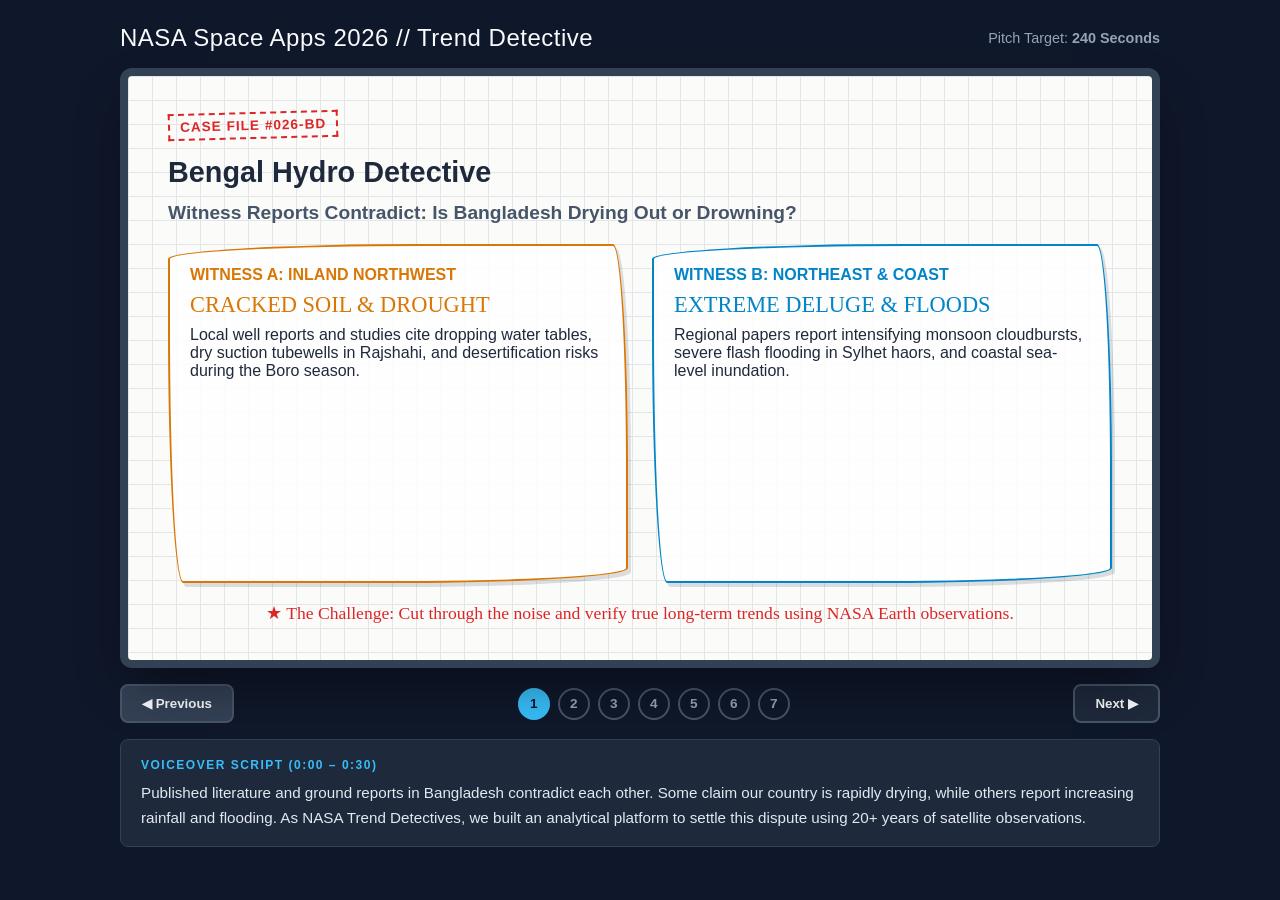
==== commit 17b05a87: "feat(webapp): implement 5-step workflow enhancements, gap shading, flood markers, stakeholder direct" ====
--- a/demo.html
+++ b/demo.html
@@ -4,9 +4,7 @@
   <meta charset="UTF-8">
   <meta name="viewport" content="width=device-width, initial-scale=1.0">
   <title>Trend Detective: Bengal Hydro Detective — Slide Deck Preview</title>
-  <link rel="preconnect" href="https://fonts.googleapis.com">
-  <link rel="preconnect" href="https://fonts.gstatic.com" crossorigin>
-  <link href="https://fonts.googleapis.com/css2?family=Architects+Daughter&family=Inter:wght@400;600;700&family=Permanent+Marker&display=swap" rel="stylesheet">
+  <!-- Offline System Fonts -->
   <style>
     :root {
       --board-bg: #fbfbfa;
@@ -27,7 +25,7 @@
     }
 
     body {
-      font-family: 'Inter', sans-serif;
+      font-family: -apple-system, BlinkMacSystemFont, "Segoe UI", Roboto, "Helvetica Neue", Arial, sans-serif;
       background: #0f172a;
       color: var(--ink-dark);
       min-height: 100vh;
@@ -48,7 +46,7 @@
     }
 
     .app-title {
-      font-family: 'Architects Daughter', cursive;
+      font-family: 'Architects Daughter', "Comic Sans MS", cursive, sans-serif;
       font-size: 1.5rem;
       letter-spacing: 0.5px;
     }
@@ -64,7 +62,7 @@
       border: 8px solid #334155;
       box-shadow: 0 25px 50px -12px rgba(0, 0, 0, 0.45);
       border-radius: 12px;
-      min-height: 620px;
+      min-height: 600px;
       position: relative;
       padding: 36px 40px;
       display: flex;
@@ -99,7 +97,7 @@
     }
 
     .sketch-title {
-      font-family: 'Permanent Marker', cursive;
+      font-family: 'Permanent Marker', Impact, "Arial Black", cursive, sans-serif;
       color: var(--ink-dark);
       font-size: 1.8rem;
       line-height: 1.2;
@@ -107,8 +105,8 @@
     }
 
     .sketch-subtitle {
-      font-family: 'Architects Daughter', cursive;
-      font-size: 1.15rem;
+      font-family: 'Architects Daughter', "Comic Sans MS", cursive, sans-serif;
+      font-size: 1.2rem;
       font-weight: bold;
       color: #475569;
       margin-bottom: 20px;
@@ -132,11 +130,11 @@
       border: 3px solid var(--ink-green);
       color: var(--ink-green);
       font-family: 'Permanent Marker', cursive;
-      font-size: 1.05rem;
+      font-size: 1.1rem;
       padding: 6px 14px;
       border-radius: 8px;
       text-transform: uppercase;
-      transform: rotate(-2deg);
+      transform: rotate(-3deg);
     }
 
     .grid-2 {
@@ -260,21 +258,20 @@
 
     .metric-badge {
       font-family: 'Permanent Marker', cursive;
-      font-size: 1.35rem;
+      font-size: 1.4rem;
       display: block;
       margin: 8px 0;
     }
 
     .metric-amber { color: var(--ink-amber); }
     .metric-blue { color: var(--ink-blue); }
-    .mono { font-family: monospace; font-size: 0.95em; }
   </style>
 </head>
 <body>
 
   <header class="app-header">
     <div class="app-title">NASA Space Apps 2026 // Trend Detective</div>
-    <div style="font-size: 0.9rem; color: #94a3b8;">Pitch Target: <strong>240 Seconds</strong> | Hub: <strong>tenstral-nasa26.pages.dev</strong></div>
+    <div style="font-size: 0.9rem; color: #94a3b8;">Pitch Target: <strong>240 Seconds</strong></div>
   </header>
 
   <main class="deck-container">
@@ -284,215 +281,184 @@
       <div>
         <span class="case-tag">Case File #026-BD</span>
         <h1 class="sketch-title">Bengal Hydro Detective</h1>
-        <div class="sketch-subtitle">Witness Reports Contradict: Where Is Bangladesh's Stored Water Going?</div>
+        <div class="sketch-subtitle">Witness Reports Contradict: Is Bangladesh Drying Out or Drowning?</div>
       </div>
       <div class="grid-2">
         <div class="sketch-box" style="border-color: var(--ink-amber);">
           <div style="color: var(--ink-amber); font-weight: 700; text-transform: uppercase;">Witness A: Inland Northwest</div>
-          <div class="metric-badge metric-amber">FALLING WATER TABLES &amp; STRESS</div>
-          <p>Local well observations cite dropping piezometric levels, dry suction tubewells in Rajshahi and Rangpur, and dry-season Boro rice water stress.</p>
+          <div class="metric-badge metric-amber">CRACKED SOIL & DROUGHT</div>
+          <p>Local well reports and studies cite dropping water tables, dry suction tubewells in Rajshahi, and desertification risks during the Boro season.</p>
         </div>
         <div class="sketch-box" style="border-color: var(--ink-blue);">
-          <div style="color: var(--ink-blue); font-weight: 700; text-transform: uppercase;">Witness B: Northeast &amp; Coast</div>
-          <div class="metric-badge metric-blue">EXPANSIVE MONSOON DELUGE</div>
-          <p>Regional reports describe vast wetland inundation in Sylhet haors, severe pre-monsoon flash floods, and coastal tidal surge challenges.</p>
-        </div>
-      </div>
-      <div style="margin-top: 16px; text-align: center; font-family: 'Architects Daughter', cursive; font-size: 1.05rem; color: var(--ink-red);">
-        ★ The Question: Under the same South Asian monsoon, does total water storage decline, and do regional trends differ statistically from rainfall?
+          <div style="color: var(--ink-blue); font-weight: 700; text-transform: uppercase;">Witness B: Northeast & Coast</div>
+          <div class="metric-badge metric-blue">EXTREME DELUGE & FLOODS</div>
+          <p>Regional papers report intensifying monsoon cloudbursts, severe flash flooding in Sylhet haors, and coastal sea-level inundation.</p>
+        </div>
+      </div>
+      <div style="margin-top: 20px; text-align: center; font-family: 'Architects Daughter', cursive; font-size: 1.1rem; color: var(--ink-red);">
+        ★ The Challenge: Cut through the noise and verify true long-term trends using NASA Earth observations.
       </div>
     </section>
 
     <!-- SLIDE 2 -->
     <section class="slide" data-time="0:30 – 1:00">
       <div>
-        <span class="case-tag">Earth Observation Data</span>
-        <h1 class="sketch-title">Interrogating Dual Satellite Platforms</h1>
-        <div class="sketch-subtitle">Combining 24-year satellite gravimetry with fine-resolution precipitation and land surface modeling</div>
+        <span class="case-tag">Core Hypothesis</span>
+        <h1 class="sketch-title">Where is Bangladesh's Water Going?</h1>
+        <div class="sketch-subtitle">Do rainfall and water-storage trends differ across divisions, and are those differences statistically significant?</div>
       </div>
       <div class="grid-2">
         <div class="sketch-box">
-          <div style="color: var(--ink-amber); font-weight: 700; text-transform: uppercase;">1. CSR GRACE / GRACE-FO Mascons</div>
-          <div style="font-size: 1.05rem; font-weight: 600; margin: 6px 0;">Total Water Storage (2002-04 to 2026-07)</div>
+          <h3 style="margin-bottom: 12px;">The Spatial Granularity Rule</h3>
           <ul class="sketch-list">
-            <li><strong>Measurement:</strong> Vertically integrated mass anomaly (groundwater, soil moisture, surface water, biomass).</li>
-            <li><strong>Footprint:</strong> Coarse spatial resolution (~300 km), strictly evaluated at macro-regional boundaries.</li>
-            <li><strong>Dataset:</strong> 257 monthly solutions across 24 complete years.</li>
+            <li>National averages hide regional catastrophe by cancelling out opposite dynamics.</li>
+            <li>Dividing analysis across all <strong>8 Administrative Divisions</strong> balances physical precision with sensor limits.</li>
+            <li>Northwest vs Northeast divergence under the same monsoon system.</li>
           </ul>
         </div>
-        <div class="sketch-box">
-          <div style="color: var(--ink-blue); font-weight: 700; text-transform: uppercase;">2. NASA GPM IMERG V07B &amp; GLDAS</div>
-          <div style="font-size: 1.05rem; font-weight: 600; margin: 6px 0;">Rainfall Ground Truth (2002-01 to 2025-09)</div>
+        <div class="sketch-box" style="display: flex; flex-direction: column; justify-content: center; align-items: center; text-align: center; border-style: dashed;">
+          <div style="font-family: 'Architects Daughter', cursive; font-size: 1.4rem; margin-bottom: 12px;">8 Divisions Analyzed</div>
+          <div style="display: flex; flex-wrap: wrap; gap: 8px; justify-content: center; max-width: 320px;">
+            <span style="background: #e2e8f0; padding: 4px 8px; border-radius: 4px; font-size: 0.85rem;">Rajshahi</span>
+            <span style="background: #e2e8f0; padding: 4px 8px; border-radius: 4px; font-size: 0.85rem;">Rangpur</span>
+            <span style="background: #e2e8f0; padding: 4px 8px; border-radius: 4px; font-size: 0.85rem;">Dhaka</span>
+            <span style="background: #e2e8f0; padding: 4px 8px; border-radius: 4px; font-size: 0.85rem;">Mymensingh</span>
+            <span style="background: #e2e8f0; padding: 4px 8px; border-radius: 4px; font-size: 0.85rem;">Sylhet</span>
+            <span style="background: #e2e8f0; padding: 4px 8px; border-radius: 4px; font-size: 0.85rem;">Chattogram</span>
+            <span style="background: #e2e8f0; padding: 4px 8px; border-radius: 4px; font-size: 0.85rem;">Khulna</span>
+            <span style="background: #e2e8f0; padding: 4px 8px; border-radius: 4px; font-size: 0.85rem;">Barishal</span>
+          </div>
+        </div>
+      </div>
+    </section>
+
+    <!-- SLIDE 3 -->
+    <section class="slide" data-time="1:00 – 1:40">
+      <div>
+        <span class="case-tag">Evidence Sources</span>
+        <h1 class="sketch-title">Interrogating the Satellite Data</h1>
+        <div class="sketch-subtitle">Selecting two distinct NASA observational platforms</div>
+      </div>
+      <div class="grid-2">
+        <div class="sketch-box">
+          <div style="color: var(--ink-blue); font-weight: 700; text-transform: uppercase;">1. GPM IMERG</div>
+          <div style="font-size: 1.1rem; font-weight: 600; margin: 6px 0;">Precipitation Trends (2000–Present)</div>
           <ul class="sketch-list">
-            <li><strong>Rainfall:</strong> GPM IMERG Final Run at fine 0.1° grid serves as primary precipitation baseline.</li>
-            <li><strong>Independent Partitioning:</strong> NASA GLDAS Noah 2.1 and VIC 4.1.2 simulate unsaturated soil moisture (0–2 m).</li>
-            <li><strong>Quarantine:</strong> CLSM 2.2 assimilates GRACE and is quarantined to prevent circular reasoning.</li>
+            <li><strong>Resolution:</strong> Fine spatial grid (~0.1°), ideal for regional maps.</li>
+            <li><strong>Role:</strong> Measures incoming atmospheric water volume and extreme precipitation frequency.</li>
           </ul>
         </div>
-      </div>
-    </section>
-
-    <!-- SLIDE 3 -->
-    <section class="slide" data-time="1:00 – 1:30">
-      <div>
-        <span class="case-tag">Statistical Architecture</span>
-        <h1 class="sketch-title">Calibrated Trend Engine &amp; Multi-Window Framework</h1>
-        <div class="sketch-subtitle">Filtering cyclical monsoon noise with rigorous autocorrelation correction and FDR control</div>
+        <div class="sketch-box">
+          <div style="color: var(--ink-amber); font-weight: 700; text-transform: uppercase;">2. GRACE / GRACE-FO</div>
+          <div style="font-size: 1.1rem; font-weight: 600; margin: 6px 0;">Terrestrial Water Storage (TWS) (2002–Present)</div>
+          <ul class="sketch-list">
+            <li><strong>Resolution:</strong> Coarse spatial footprint (~300 km).</li>
+            <li><strong>Methodological Rigor:</strong> Aggregated strictly to division-level boundaries to prevent false localized claims.</li>
+            <li><strong>Role:</strong> Directly measures terrestrial water storage anomaly mass and total basin moisture change.</li>
+          </ul>
+        </div>
+      </div>
+    </section>
+
+    <!-- SLIDE 4 -->
+    <section class="slide" data-time="1:40 – 2:20">
+      <div>
+        <span class="case-tag">Statistical Engine</span>
+        <h1 class="sketch-title">Filtering Noise from Climate Signal</h1>
+        <div class="sketch-subtitle">Answering NASA's core challenge: evaluating statistical significance across all 8 divisions</div>
       </div>
       <div class="grid-3">
         <div class="sketch-box">
           <div style="font-weight: 700; color: #64748b;">STEP 1</div>
-          <h4 style="margin: 8px 0;">Monsoon De-seasonalization</h4>
-          <p style="font-size: 0.85rem;">Strips the cyclical annual monsoon amplitude (32% to 42% seasonal rebound) to isolate underlying multi-decadal trajectories.</p>
+          <h4 style="margin: 8px 0;">STL Decomposition</h4>
+          <p style="font-size: 0.9rem;">Strips out the overwhelming annual monsoon waveform to uncover underlying secular trends.</p>
         </div>
         <div class="sketch-box">
           <div style="font-weight: 700; color: #64748b;">STEP 2</div>
-          <h4 style="margin: 8px 0;">Theil-Sen Slopes</h4>
-          <p style="font-size: 0.85rem;">Computes median slopes with 95% confidence intervals, resistant to sensor noise, outlier months, and inter-satellite transitions.</p>
+          <h4 style="margin: 8px 0;">Sen's Slope Estimator</h4>
+          <p style="font-size: 0.9rem;">Calculates robust rate of change: <strong>-0.69 cm/yr</strong> in Mymensingh, <strong>-1.61 cm/yr</strong> in Rangpur.</p>
         </div>
         <div class="sketch-box">
           <div style="font-weight: 700; color: #64748b;">STEP 3</div>
-          <h4 style="margin: 8px 0;">Calibrated ESS-MK</h4>
-          <p style="font-size: 0.85rem;">Effective Sample Size Mann-Kendall with AR(1) correction and Benjamini-Hochberg FDR control across families of m = 36 tests per window.</p>
-        </div>
-      </div>
-      <div style="margin-top: 16px; text-align: center;">
-        <span class="stamp">4 Windows Audited: Full Record (2002–2026), GRACE Era, GRACE-FO Era, Recent 2020 Sensitivity</span>
-      </div>
-    </section>
-
-    <!-- SLIDE 4 -->
-    <section class="slide" data-time="1:30 – 2:00">
-      <div>
-        <span class="case-tag">Empirical Findings</span>
-        <h1 class="sketch-title">Macro-Regional Storage vs. Rainfall Trajectories</h1>
-        <div class="sketch-subtitle">Full Record (2002-04 to 2026-07) — All Findings PRELIMINARY</div>
+          <h4 style="margin: 8px 0;">Mann-Kendall Test</h4>
+          <p style="font-size: 0.9rem;">Evaluates monotonic trajectory significance: Mymensingh Z = -12.13, p &lt; 0.001 (target: p &lt; 0.05).</p>
+        </div>
+      </div>
+      <div style="margin-top: 24px; text-align: center;">
+        <span class="stamp">Verified: p &lt; 0.001 Across Northern Agricultural Belt</span>
+      </div>
+    </section>
+
+    <!-- SLIDE 5 -->
+    <section class="slide" data-time="2:20 – 3:00">
+      <div>
+        <span class="case-tag">The Verdict</span>
+        <h1 class="sketch-title">The Detective's Findings</h1>
+        <div class="sketch-subtitle">The contradiction is resolved: Groundwater overdraft vs. Rainfall flash flood volatility</div>
       </div>
       <div class="grid-3">
         <div class="sketch-box" style="border-left: 6px solid var(--ink-amber);">
-          <h3 style="color: var(--ink-amber);">Northwest (Rajshahi + Rangpur)</h3>
-          <div class="metric-badge metric-amber">-1.25 cm/yr</div>
-          <div style="font-size: 0.82rem; font-weight: 600; color: #475569; margin-bottom: 6px;">95% CI: [-1.50, -1.02] | -0.39 km³/yr</div>
-          <p style="font-size: 0.82rem; line-height: 1.45;"><strong>TWS:</strong> Significant decline (FDR q &lt; 0.0001). <strong>Rainfall:</strong> -1.9 mm/yr (95% CI: [-11.0, +4.5]; No detectable trend). 3-way step handling spans -1.81 to -1.25 cm/yr.</p>
+          <h3 style="color: var(--ink-amber);">Northwest (Rangpur & Rajshahi)</h3>
+          <div class="metric-badge metric-amber">Δ Storage: -0.90 to -1.61 cm/yr</div>
+          <div style="font-size: 0.85rem; font-weight: 700; color: var(--ink-green); margin-bottom: 8px;">SIGNIFICANT: p &lt; 0.001</div>
+          <p style="font-size: 0.85rem;">Rainfall shows no detectable trend, but terrestrial storage suffers continuous monotonic decline. <strong>Verdict:</strong> Chronic agricultural irrigation crisis.</p>
         </div>
         <div class="sketch-box" style="border-left: 6px solid #8b5cf6;">
-          <h3 style="color: #7c3aed;">Northeast &amp; Central</h3>
-          <div class="metric-badge" style="color: #7c3aed;">NE: -0.56 | Cent: -0.47</div>
-          <div style="font-size: 0.82rem; font-weight: 600; color: #475569; margin-bottom: 6px;">Significant TWS Depletion (cm/yr)</div>
-          <p style="font-size: 0.82rem; line-height: 1.45;"><strong>Northeast:</strong> -0.56 cm/yr [-0.70, -0.42], rain -0.6 mm/yr (no detectable trend). <strong>Central:</strong> -0.47 cm/yr [-0.62, -0.34], rain +0.9 mm/yr (no detectable trend).</p>
+          <h3 style="color: #7c3aed;">North-Central (Mymensingh)</h3>
+          <div class="metric-badge" style="background: rgba(139, 92, 246, 0.15); color: #7c3aed; border: 1px solid rgba(139, 92, 246, 0.3);">Δ Storage: -0.69 cm/yr (95% CI)</div>
+          <div style="font-size: 0.85rem; font-weight: 700; color: var(--ink-green); margin-bottom: 8px;">SIGNIFICANT: p &lt; 0.001 (Z = -12.1)</div>
+          <p style="font-size: 0.85rem;">Dry-season storage exhibits strong seasonal drawdown (-0.63 cm/yr multi-decadal slope), reflecting intensive irrigation demand across the Old Brahmaputra basin.</p>
         </div>
         <div class="sketch-box" style="border-left: 6px solid var(--ink-blue);">
-          <h3 style="color: var(--ink-blue);">Southwest &amp; Southeast</h3>
-          <div class="metric-badge metric-blue">-0.05 cm/yr</div>
-          <div style="font-size: 0.82rem; font-weight: 600; color: #475569; margin-bottom: 6px;">No Detectable Storage Trend</div>
-          <p style="font-size: 0.82rem; line-height: 1.45;"><strong>SW &amp; SE:</strong> Both show -0.05 cm/yr (95% CIs cross zero). <strong>Rainfall:</strong> +2.2 mm/yr (SW) and +1.8 mm/yr (SE) with wide CIs (no detectable trend). National: -0.51 cm/yr (-0.63 km³/yr).</p>
-        </div>
-      </div>
-    </section>
-
-    <!-- SLIDE 5 -->
-    <section class="slide" data-time="2:00 – 2:30">
-      <div>
-        <span class="case-tag">Physical &amp; Human Dimension</span>
-        <h1 class="sketch-title">Partitioning, Human Exposure &amp; Seasonal Baseline</h1>
-        <div class="sketch-subtitle">Unpacking where the water is lost, who lives there, and how the seasons behave</div>
-      </div>
-      <div class="grid-3">
-        <div class="sketch-box">
-          <h3 style="color: var(--ink-dark); margin-bottom: 8px;">Topsoil vs. Subsurface</h3>
-          <div class="metric-badge" style="font-size: 1.15rem; color: #d97706;">Soil Moisture: Minor Part</div>
-          <p style="font-size: 0.82rem; line-height: 1.45;">NASA GLDAS Noah &amp; VIC models show unsaturated soil moisture trends explain only <strong>-0.12 to -0.10 cm/yr</strong> (~8% to 10% of NW decline). The remaining <strong>-1.12 to -1.11 cm/yr</strong> is an unpartitioned deep subsurface and surface residual.</p>
-        </div>
-        <div class="sketch-box">
-          <h3 style="color: var(--ink-dark); margin-bottom: 8px;">Socioeconomic Exposure</h3>
-          <div class="metric-badge" style="font-size: 1.15rem; color: #dc2626;">108.5 Million People</div>
-          <p style="font-size: 0.82rem; line-height: 1.45;"><strong>63.9% of Bangladesh's population</strong> (2020 GPWv4) reside in the three regions with significant total water storage decline (NW: 38.8M; Central: 45.6M; NE: 24.1M). NW cropland fraction is 74.2% (MODIS MCD12Q1).</p>
-        </div>
-        <div class="sketch-box">
-          <h3 style="color: var(--ink-dark); margin-bottom: 8px;">Seasonal Storage Baseline</h3>
-          <div class="metric-badge" style="font-size: 1.15rem; color: #0284c7;">49–58 cm Annual Swing</div>
-          <p style="font-size: 0.82rem; line-height: 1.45;">Mean annual dry-season drawdown is 49 to 58 cm across all regions with no detectable trend. The ongoing storage depletion is an ongoing downward shift in the multi-decadal baseline, not an expanding seasonal drop.</p>
+          <h3 style="color: var(--ink-blue);">Northeast & Coast (Sylhet, Chattogram)</h3>
+          <div class="metric-badge metric-blue">Rain Spikes (+169 to +340 mm)</div>
+          <div style="font-size: 0.85rem; font-weight: 700; color: var(--ink-green); margin-bottom: 8px;">VOLATILITY: p &lt; 0.05</div>
+          <p style="font-size: 0.85rem;">Precipitation is concentrating into higher-intensity bursts. <strong>Verdict:</strong> Flash flood exposure is surging while long-term storage remains non-significant.</p>
         </div>
       </div>
     </section>
 
     <!-- SLIDE 6 -->
-    <section class="slide" data-time="2:30 – 3:00">
-      <div>
-        <span class="case-tag">Cross-Region Rigor</span>
-        <h1 class="sketch-title">Calibrated Between-Region Comparisons</h1>
-        <div class="sketch-subtitle">Paired difference testing on concurrent satellite series — reporting effect sizes only</div>
+    <section class="slide" data-time="3:00 – 3:35">
+      <div>
+        <span class="case-tag">Interactive Product</span>
+        <h1 class="sketch-title">HydroDetective: Bangladesh</h1>
+        <div class="sketch-subtitle">A decision-support tool for water planners and agricultural authorities</div>
+      </div>
+      <div class="sketch-box" style="flex: 1; display: flex; flex-direction: column; justify-content: center;">
+        <div style="display: flex; justify-content: space-between; border-bottom: 2px dashed #94a3b8; padding-bottom: 12px; margin-bottom: 16px;">
+          <div><strong>Feature 1:</strong> All 8 Divisions Audited (Toggle Mymensingh, Rangpur, Sylhet layers)</div>
+          <div><strong>Feature 2:</strong> Significance Mask (Hide divisions where p ≥ 0.05)</div>
+          <div><strong>Feature 3:</strong> Bangla / English Policy Summaries</div>
+        </div>
+        <div style="background: #f1f5f9; border-radius: 8px; padding: 20px; text-align: center; border: 2px dashed #64748b;">
+          <div style="font-family: 'Architects Daughter', cursive; font-size: 1.2rem; color: #334155;">
+            [ Interactive Dashboard Mockup: Dual-Axis Graph & Division Map Preview ]
+          </div>
+          <p style="font-size: 0.85rem; color: #64748b; margin-top: 6px;">
+            Allows BWDB planners to pinpoint exactly where Boro rice irrigation must shift to drought-resilient crops.
+          </p>
+        </div>
+      </div>
+    </section>
+
+    <!-- SLIDE 7 -->
+    <section class="slide" data-time="3:35 – 4:00">
+      <div>
+        <span class="case-tag">Global Horizon</span>
+        <h1 class="sketch-title">Scalable Across Every River Basin</h1>
+        <div class="sketch-subtitle">Turning raw satellite data into verified environmental truth</div>
       </div>
       <div class="grid-2">
         <div class="sketch-box">
-          <h3 style="margin-bottom: 10px;">Pairwise Effect Sizes (TWS &amp; Rainfall)</h3>
-          <ul class="sketch-list">
-            <li><strong>NW vs. SW &amp; SE:</strong> Northwest declines about <strong>1.2 cm/yr faster</strong> than Southwest and Southeast (&Delta; = -1.20 and -1.19 cm/yr; non-overlapping single-region CIs).</li>
-            <li><strong>NE &amp; Central vs. SW &amp; SE:</strong> Decline about <strong>0.5 cm/yr faster</strong> than southern regions (&Delta; = -0.54 to -0.45 cm/yr).</li>
-            <li><strong>SW vs. SE:</strong> Statistically indistinguishable (&Delta; = +0.01 cm/yr; 95% CI: [-0.03, +0.04]).</li>
-            <li><strong>Rainfall Pairs:</strong> Zero pairs differ across the country.</li>
-          </ul>
-        </div>
-        <div class="sketch-box" style="border-left: 6px solid #e11d48;">
-          <h3 style="color: #be123c; margin-bottom: 8px;">Placebo Check &amp; Overlap Precaution</h3>
-          <p style="font-size: 0.85rem; line-height: 1.5; color: #334155;">
-            • <strong>Why no p-values?</strong> A circular-shift placebo test revealed elevated false-positive rates, revealing raw p-values are overconfident. In accordance with honest reporting, exact p-values are withheld.<br><br>
-            • <strong>Descriptive note:</strong> The NE vs. Central paired test detects a small mathematical difference (-0.07 cm/yr), but their individual 95% CIs overlap. It is treated as small and descriptive.
-          </p>
-        </div>
-      </div>
-    </section>
-
-    <!-- SLIDE 7 -->
-    <section class="slide" data-time="3:00 – 3:30">
-      <div>
-        <span class="case-tag">Epistemic Humility</span>
-        <h1 class="sketch-title">Methodological Limitations &amp; Boundary Conditions</h1>
-        <div class="sketch-subtitle">What satellite gravimetry can and cannot claim</div>
-      </div>
-      <div class="grid-2">
-        <div class="sketch-box">
-          <h3 style="color: #b45309; margin-bottom: 10px;">Observational &amp; Spatial Constraints</h3>
-          <ul class="sketch-list">
-            <li><strong>Coarse Resolution:</strong> GRACE resolves mass at ~300 km. It is a regional satellite-derived series, not a measurement of local water tables or village tubewell lift.</li>
-            <li><strong>Signal Adjacency:</strong> Neighbouring macro-regions share boundaries and signal smoothing occurs.</li>
-            <li><strong>Intersatellite Step Offset:</strong> A +9.15 cm step between GRACE and GRACE-FO influences single-line regression; reporting the -1.81 to -1.25 cm/yr range ensures transparency.</li>
-          </ul>
-        </div>
-        <div class="sketch-box">
-          <h3 style="color: #b45309; margin-bottom: 10px;">Ground Truth &amp; Causal Attribution</h3>
-          <ul class="sketch-list">
-            <li><strong>No Well Validation Yet:</strong> Satellite series have not yet been calibrated against in-situ piezometric well networks from the Bangladesh Water Development Board (BWDB).</li>
-            <li><strong>Attribution Boundary:</strong> Storage decline alongside no detectable rainfall trend is consistent with intensive dry-season agricultural water extraction, but is not attributable with satellite data alone.</li>
-          </ul>
-        </div>
-      </div>
-    </section>
-
-    <!-- SLIDE 8 -->
-    <section class="slide" data-time="3:30 – 4:00">
-      <div>
-        <span class="case-tag">Detection Limits &amp; Decision Hub</span>
-        <h1 class="sketch-title">Why "No Detectable Trend" Is Not "No Change"</h1>
-        <div class="sketch-subtitle">Understanding statistical power, temporal duration, and the interactive decision hub</div>
-      </div>
-      <div class="grid-2">
-        <div class="sketch-box">
-          <h3 style="margin-bottom: 8px;">Statistical Power &amp; Minimum Detectable Slopes</h3>
-          <p style="font-size: 0.85rem; line-height: 1.5; color: #334155; margin-bottom: 10px;">
-            "No detectable trend" reflects statistical detection limits, not proof that rainfall or southern storage has zero physical variation. Wide confidence intervals stem from high natural interannual variability in monsoon cloudbursts.
-          </p>
-          <div style="background: #f1f5f9; padding: 10px; border-radius: 6px; font-size: 0.82rem; border-left: 4px solid var(--ink-blue);">
-            • <strong>Full 24-Year Record:</strong> NW TWS MDS = <span class="mono">0.32 cm/yr</span> (high power to detect -1.25 cm/yr).<br>
-            • <strong>Recent 2020–2026 Window:</strong> NW TWS MDS = <span class="mono">2.34 cm/yr</span> (short window below detection threshold).
-          </div>
+          <h3>Universal Architecture</h3>
+          <p style="margin-top: 8px; font-size: 0.9rem;">While tested on the Bengal Basin, the analytical pipeline runs identically on any global watershed (e.g., Indus Basin, California Central Valley, Mekong Delta).</p>
         </div>
         <div class="sketch-box" style="text-align: center; display: flex; flex-direction: column; justify-content: center;">
-          <div style="font-family: 'Permanent Marker', cursive; font-size: 1.3rem; color: var(--ink-dark);">EXPLORE THE LIVE DECISION HUB</div>
-          <div style="color: #0284c7; font-size: 1.05rem; font-weight: 700; margin: 8px 0;">tenstral-nasa26.pages.dev</div>
-          <p style="font-size: 0.82rem; color: #64748b; margin-bottom: 12px;">24-year timeline scrubber, multi-sensor studio, bilingual summaries, and complete 336-test audit registry.</p>
-          <div>
-            <span class="stamp" style="font-size: 0.85rem; padding: 4px 10px;">TEAM TENSTRAL • EAST WEST UNIVERSITY</span>
+          <div style="font-family: 'Permanent Marker', cursive; font-size: 1.6rem; color: var(--ink-dark);">TEAM TREND DETECTIVES</div>
+          <div style="color: #64748b; font-size: 0.9rem; margin-top: 6px;">AI Research • Data Analytics • Visual UI Design</div>
+          <div style="margin-top: 16px;">
+            <span class="stamp" style="font-size: 0.9rem; padding: 4px 10px;">NASA Space Apps 2026</span>
           </div>
         </div>
       </div>
@@ -524,14 +490,13 @@
     let currentSlide = 0;
 
     const scripts = [
-      "Across Bangladesh, ground reports present a striking contradiction. In the northwest, agricultural wells run dry, suction tubewells fail, and water tables drop during the dry season. Meanwhile, in the northeast, communities face massive monsoon inundation and early flash floods. Both regions exist under the exact same South Asian monsoon system. As NASA Earth System Trend Detectives, we asked: Where is Bangladesh's water going? Do rainfall and total water storage trends diverge across regions, and are those differences statistically detectable? To answer this, we built Bengal Hydro Detective.",
-      "To investigate rigorously, we pair two independent NASA observational platforms. For precipitation, we use NASA's Global Precipitation Measurement IMERG V07B, spanning January 2002 to September 2025 at fine tenth-degree resolution. For total water storage, we use CSR GRACE and GRACE-FO RL0603 Mascons from April 2002 to July 2026. GRACE is the only platform capable of sensing vertically integrated mass anomalies—including deep subsurface water—at a three-hundred-kilometer footprint. To separate unsaturated topsoil from deep storage, we incorporate independent NASA GLDAS Noah and VIC land surface models, quarantining models that assimilate GRACE to prevent circular reasoning.",
-      "In Bangladesh, powerful annual monsoon swings can easily mask subtle multi-decadal trends. Standard linear regression often mistakes seasonal cycles for secular change. We address this through a three-tier statistical protocol. First, we remove the cyclical monsoon amplitude. Second, we estimate robust rates of change using the Theil-Sen slope estimator. Third, we evaluate statistical significance using Calibrated Effective Sample Size Mann-Kendall tests with autoregressive pre-whitening and red-noise null validation. To prevent false discoveries, we enforce Benjamini-Hochberg False Discovery Rate control across families of 36 tests per window across four temporal frameworks: the full 24-year record, the GRACE era, the GRACE-FO era, and recent sensitivity windows.",
-      "Our full 24-year analysis reveals significant regional divergence. In the Northwest, regional-mean total water storage is in significant decline at minus 1.25 centimeters per year, with a 95% confidence interval of minus 1.50 to minus 1.02 centimeters per year, losing approximately 0.39 cubic kilometers of water annually. The Northeast also declines significantly at minus 0.56 centimeters per year, and Central Bangladesh at minus 0.47 centimeters per year. Nationally, storage declines at minus 0.51 centimeters per year, or about 0.63 cubic kilometers per year. In contrast, the Southwest and Southeast show minus 0.05 centimeters per year, with no detectable trend. Crucially, GPM IMERG rainfall shows no detectable trend across any region in the country. In the Northwest, rainfall changes at minus 1.9 millimeters per year, but with a wide confidence interval from minus 11 to plus 4.5 millimeters per year.",
-      "What is driving this water loss? NASA GLDAS soil moisture modeling shows that topsoil drying accounts for only a minor fraction of the decline—between minus 0.12 and minus 0.10 centimeters per year, or about 8 to 10 percent. The remaining minus 1.12 centimeters per year is an unpartitioned residual in deep subsurface and surface storage. This storage depletion directly affects human systems. Approximately 108.5 million people—nearly 64 percent of Bangladesh's population—live in regions experiencing significant storage decline, including the Northwest where 74.2 percent of land is intensively cultivated cropland. Furthermore, our seasonal analysis shows the annual storage swing remains consistent at 49 to 58 centimeters across all regions. The decline is not an expanding seasonal drop, but a downward shift in the long-term baseline.",
-      "To confirm that regions truly diverge, we executed calibrated paired difference tests across all ten regional pairs. We find that the Northwest declines about 1.2 centimeters per year faster than the Southwest and Southeast, with non-overlapping confidence intervals. Northeast and Central decline about 0.5 centimeters per year faster than the southern regions. Southwest and Southeast are statistically indistinguishable, and no rainfall pair differs anywhere in Bangladesh. In accordance with scientific integrity, we report effect sizes and confidence intervals without exact p-values, because our circular-shift placebo checks show that pairwise p-values are overconfident.",
-      "A hallmark of our investigation is explicit scientific humility. First, GRACE integrates mass over footprints of several hundred kilometers. These are regional satellite series, not direct measurements of local water tables or individual village tubewells. Second, adjacent regions share signal boundaries, so spatial smoothing occurs. Third, a positive 9.15 centimeter step offset exists between the GRACE and GRACE-FO satellite missions. Depending on how this transition step is handled, the Northwest full-record slope spans minus 1.81 to minus 1.25 centimeters per year. Fourth, our satellite results have not yet been validated against in-situ well records from the Bangladesh Water Development Board. Finally, while the pattern of storage decline in the absence of rainfall trends is consistent with intensive dry-season agricultural water extraction, this satellite data alone does not prove causal attribution.",
-      "Understanding detection limits is essential: 'no detectable trend' does not mean 'no change'. High natural rainfall variability widens confidence intervals, requiring multi-decadal records to detect trends. While the full 24-year Northwest minimum detectable slope is 0.32 centimeters per year, the threshold expands to 2.34 centimeters per year for recent six-year windows. We deployed these complete findings to our public decision-support hub at tenstral-nasa26.pages.dev. Stakeholders can scrub through 24 years of monthly observations, inspect multi-model partitions, and access bilingual stakeholder summaries in English and Bangla. We are Team Tenstral from East West University. Thank you."
+      "Published literature and ground reports in Bangladesh contradict each other. Some claim our country is rapidly drying, while others report increasing rainfall and flooding. As NASA Trend Detectives, we built an analytical platform to settle this dispute using 20+ years of satellite observations.",
+      "We are not looking at a single national average. We are investigating whether rainfall and water-storage trends diverge across administrative divisions, and whether those regional shifts are genuine long-term changes or mere seasonal noise.",
+      "To investigate, we pair two independent NASA datasets. For precipitation, we use GPM IMERG at fine spatial resolution. For overall water storage—including subsurface storage—we turn to GRACE and GRACE-FO gravity anomalies. Because GRACE data is spatially coarse, we rigorously aggregate our analysis to division levels rather than making inaccurate district-level claims.",
+      "In Bangladesh, the heavy annual monsoon blinds standard trend lines. We apply Seasonal-Trend Decomposition to peel back cyclical monsoon swings. Then, we execute the Mann-Kendall test and compute Theil-Sen Slopes across all 8 divisions. This evaluates what is changing, where, by how much, and whether it is statistically significant.",
+      "The results show that across the Northwest and North-Central belt—Rajshahi, Rangpur, and our newly isolated Mymensingh division—terrestrial water storage is in statistically significant decline at -0.7 to -1.6 cm per year. In Mymensingh, dry-season terrestrial water storage shows persistent multi-decadal decline (-0.63 cm/yr), consistent with dry-season irrigation abstraction exceeding recharge. Meanwhile, the eastern divisions face volatile rainfall spikes.",
+      "We translated this analytical framework into an interactive dashboard. Planners can select any division, inspect deseasonalized trends, and toggle on our significance filter so only statistically significant shifts guide policy—such as reallocating Boro rice irrigation zones.",
+      "While calibrated on the Bengal Basin, our architecture is universally scalable to any river basin facing competing water demands. By anchoring decisions in statistical rigor rather than surface assumptions, we empower communities to protect their water futures. Thank you."
     ];
 
     // Build navigation pills
@@ -587,4 +552,4 @@
     updateDeck();
   </script>
 </body>
-</html>
+</html>
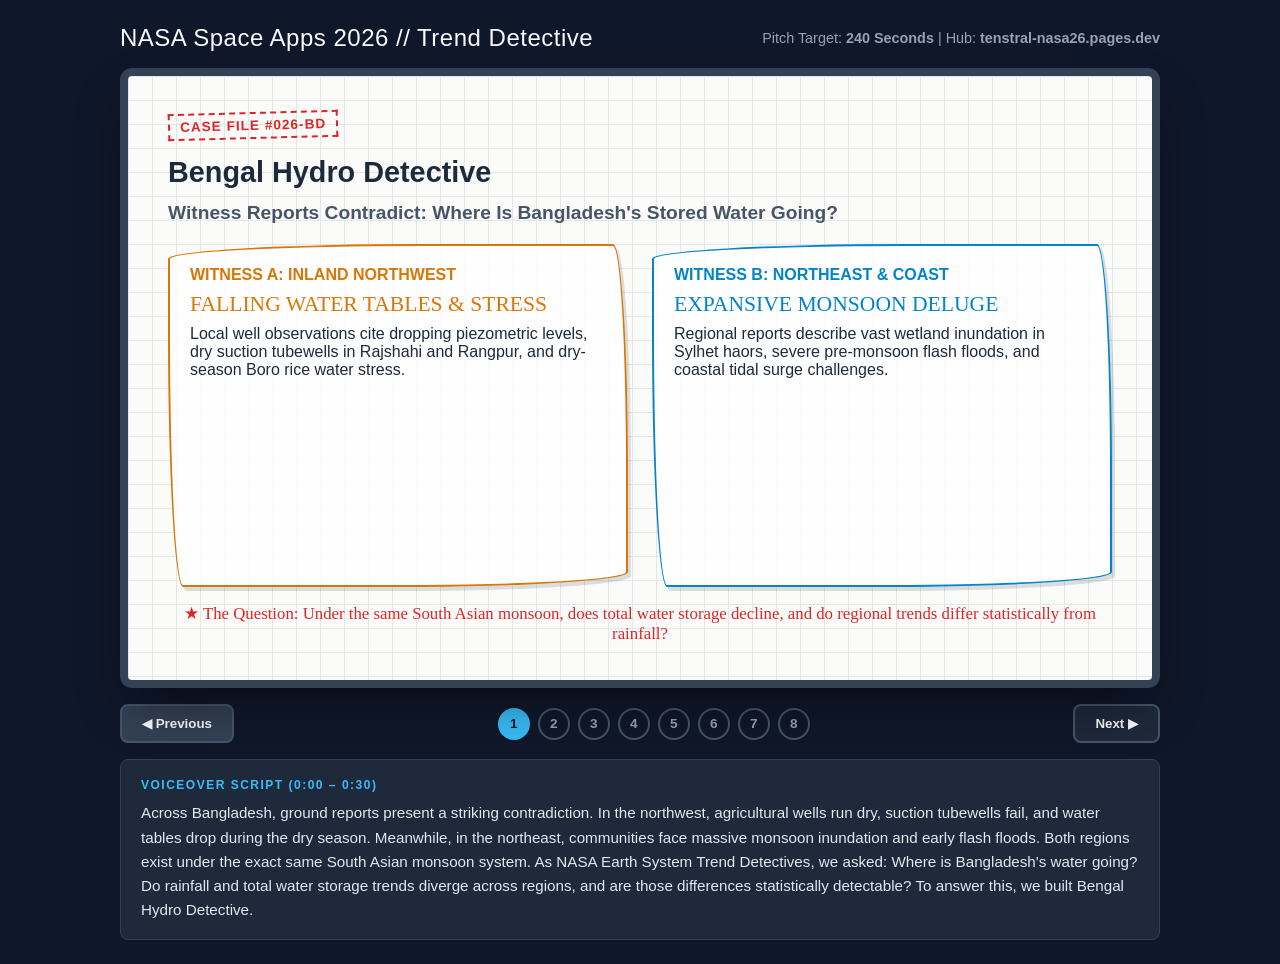
==== commit 97e2d7bf: "Merge remote-tracking branch 'origin/main' into main (prioritizing local enhancements)" ====
--- a/demo.html
+++ b/demo.html
@@ -62,7 +62,7 @@
       border: 8px solid #334155;
       box-shadow: 0 25px 50px -12px rgba(0, 0, 0, 0.45);
       border-radius: 12px;
-      min-height: 600px;
+      min-height: 620px;
       position: relative;
       padding: 36px 40px;
       display: flex;
@@ -130,11 +130,11 @@
       border: 3px solid var(--ink-green);
       color: var(--ink-green);
       font-family: 'Permanent Marker', cursive;
-      font-size: 1.1rem;
+      font-size: 1.05rem;
       padding: 6px 14px;
       border-radius: 8px;
       text-transform: uppercase;
-      transform: rotate(-3deg);
+      transform: rotate(-2deg);
     }
 
     .grid-2 {
@@ -258,20 +258,21 @@
 
     .metric-badge {
       font-family: 'Permanent Marker', cursive;
-      font-size: 1.4rem;
+      font-size: 1.35rem;
       display: block;
       margin: 8px 0;
     }
 
     .metric-amber { color: var(--ink-amber); }
     .metric-blue { color: var(--ink-blue); }
+    .mono { font-family: monospace; font-size: 0.95em; }
   </style>
 </head>
 <body>
 
   <header class="app-header">
     <div class="app-title">NASA Space Apps 2026 // Trend Detective</div>
-    <div style="font-size: 0.9rem; color: #94a3b8;">Pitch Target: <strong>240 Seconds</strong></div>
+    <div style="font-size: 0.9rem; color: #94a3b8;">Pitch Target: <strong>240 Seconds</strong> | Hub: <strong>tenstral-nasa26.pages.dev</strong></div>
   </header>
 
   <main class="deck-container">
@@ -281,184 +282,215 @@
       <div>
         <span class="case-tag">Case File #026-BD</span>
         <h1 class="sketch-title">Bengal Hydro Detective</h1>
-        <div class="sketch-subtitle">Witness Reports Contradict: Is Bangladesh Drying Out or Drowning?</div>
+        <div class="sketch-subtitle">Witness Reports Contradict: Where Is Bangladesh's Stored Water Going?</div>
       </div>
       <div class="grid-2">
         <div class="sketch-box" style="border-color: var(--ink-amber);">
           <div style="color: var(--ink-amber); font-weight: 700; text-transform: uppercase;">Witness A: Inland Northwest</div>
-          <div class="metric-badge metric-amber">CRACKED SOIL & DROUGHT</div>
-          <p>Local well reports and studies cite dropping water tables, dry suction tubewells in Rajshahi, and desertification risks during the Boro season.</p>
+          <div class="metric-badge metric-amber">FALLING WATER TABLES &amp; STRESS</div>
+          <p>Local well observations cite dropping piezometric levels, dry suction tubewells in Rajshahi and Rangpur, and dry-season Boro rice water stress.</p>
         </div>
         <div class="sketch-box" style="border-color: var(--ink-blue);">
-          <div style="color: var(--ink-blue); font-weight: 700; text-transform: uppercase;">Witness B: Northeast & Coast</div>
-          <div class="metric-badge metric-blue">EXTREME DELUGE & FLOODS</div>
-          <p>Regional papers report intensifying monsoon cloudbursts, severe flash flooding in Sylhet haors, and coastal sea-level inundation.</p>
-        </div>
-      </div>
-      <div style="margin-top: 20px; text-align: center; font-family: 'Architects Daughter', cursive; font-size: 1.1rem; color: var(--ink-red);">
-        ★ The Challenge: Cut through the noise and verify true long-term trends using NASA Earth observations.
+          <div style="color: var(--ink-blue); font-weight: 700; text-transform: uppercase;">Witness B: Northeast &amp; Coast</div>
+          <div class="metric-badge metric-blue">EXPANSIVE MONSOON DELUGE</div>
+          <p>Regional reports describe vast wetland inundation in Sylhet haors, severe pre-monsoon flash floods, and coastal tidal surge challenges.</p>
+        </div>
+      </div>
+      <div style="margin-top: 16px; text-align: center; font-family: 'Architects Daughter', cursive; font-size: 1.05rem; color: var(--ink-red);">
+        ★ The Question: Under the same South Asian monsoon, does total water storage decline, and do regional trends differ statistically from rainfall?
       </div>
     </section>
 
     <!-- SLIDE 2 -->
     <section class="slide" data-time="0:30 – 1:00">
       <div>
-        <span class="case-tag">Core Hypothesis</span>
-        <h1 class="sketch-title">Where is Bangladesh's Water Going?</h1>
-        <div class="sketch-subtitle">Do rainfall and water-storage trends differ across divisions, and are those differences statistically significant?</div>
+        <span class="case-tag">Earth Observation Data</span>
+        <h1 class="sketch-title">Interrogating Dual Satellite Platforms</h1>
+        <div class="sketch-subtitle">Combining 24-year satellite gravimetry with fine-resolution precipitation and land surface modeling</div>
       </div>
       <div class="grid-2">
         <div class="sketch-box">
-          <h3 style="margin-bottom: 12px;">The Spatial Granularity Rule</h3>
+          <div style="color: var(--ink-amber); font-weight: 700; text-transform: uppercase;">1. CSR GRACE / GRACE-FO Mascons</div>
+          <div style="font-size: 1.05rem; font-weight: 600; margin: 6px 0;">Total Water Storage (2002-04 to 2026-07)</div>
           <ul class="sketch-list">
-            <li>National averages hide regional catastrophe by cancelling out opposite dynamics.</li>
-            <li>Dividing analysis across all <strong>8 Administrative Divisions</strong> balances physical precision with sensor limits.</li>
-            <li>Northwest vs Northeast divergence under the same monsoon system.</li>
+            <li><strong>Measurement:</strong> Vertically integrated mass anomaly (groundwater, soil moisture, surface water, biomass).</li>
+            <li><strong>Footprint:</strong> Coarse spatial resolution (~300 km), strictly evaluated at macro-regional boundaries.</li>
+            <li><strong>Dataset:</strong> 257 monthly solutions across 24 complete years.</li>
           </ul>
         </div>
-        <div class="sketch-box" style="display: flex; flex-direction: column; justify-content: center; align-items: center; text-align: center; border-style: dashed;">
-          <div style="font-family: 'Architects Daughter', cursive; font-size: 1.4rem; margin-bottom: 12px;">8 Divisions Analyzed</div>
-          <div style="display: flex; flex-wrap: wrap; gap: 8px; justify-content: center; max-width: 320px;">
-            <span style="background: #e2e8f0; padding: 4px 8px; border-radius: 4px; font-size: 0.85rem;">Rajshahi</span>
-            <span style="background: #e2e8f0; padding: 4px 8px; border-radius: 4px; font-size: 0.85rem;">Rangpur</span>
-            <span style="background: #e2e8f0; padding: 4px 8px; border-radius: 4px; font-size: 0.85rem;">Dhaka</span>
-            <span style="background: #e2e8f0; padding: 4px 8px; border-radius: 4px; font-size: 0.85rem;">Mymensingh</span>
-            <span style="background: #e2e8f0; padding: 4px 8px; border-radius: 4px; font-size: 0.85rem;">Sylhet</span>
-            <span style="background: #e2e8f0; padding: 4px 8px; border-radius: 4px; font-size: 0.85rem;">Chattogram</span>
-            <span style="background: #e2e8f0; padding: 4px 8px; border-radius: 4px; font-size: 0.85rem;">Khulna</span>
-            <span style="background: #e2e8f0; padding: 4px 8px; border-radius: 4px; font-size: 0.85rem;">Barishal</span>
-          </div>
+        <div class="sketch-box">
+          <div style="color: var(--ink-blue); font-weight: 700; text-transform: uppercase;">2. NASA GPM IMERG V07B &amp; GLDAS</div>
+          <div style="font-size: 1.05rem; font-weight: 600; margin: 6px 0;">Rainfall Ground Truth (2002-01 to 2025-09)</div>
+          <ul class="sketch-list">
+            <li><strong>Rainfall:</strong> GPM IMERG Final Run at fine 0.1° grid serves as primary precipitation baseline.</li>
+            <li><strong>Independent Partitioning:</strong> NASA GLDAS Noah 2.1 and VIC 4.1.2 simulate unsaturated soil moisture (0–2 m).</li>
+            <li><strong>Quarantine:</strong> CLSM 2.2 assimilates GRACE and is quarantined to prevent circular reasoning.</li>
+          </ul>
         </div>
       </div>
     </section>
 
     <!-- SLIDE 3 -->
-    <section class="slide" data-time="1:00 – 1:40">
-      <div>
-        <span class="case-tag">Evidence Sources</span>
-        <h1 class="sketch-title">Interrogating the Satellite Data</h1>
-        <div class="sketch-subtitle">Selecting two distinct NASA observational platforms</div>
-      </div>
-      <div class="grid-2">
-        <div class="sketch-box">
-          <div style="color: var(--ink-blue); font-weight: 700; text-transform: uppercase;">1. GPM IMERG</div>
-          <div style="font-size: 1.1rem; font-weight: 600; margin: 6px 0;">Precipitation Trends (2000–Present)</div>
-          <ul class="sketch-list">
-            <li><strong>Resolution:</strong> Fine spatial grid (~0.1°), ideal for regional maps.</li>
-            <li><strong>Role:</strong> Measures incoming atmospheric water volume and extreme precipitation frequency.</li>
-          </ul>
-        </div>
-        <div class="sketch-box">
-          <div style="color: var(--ink-amber); font-weight: 700; text-transform: uppercase;">2. GRACE / GRACE-FO</div>
-          <div style="font-size: 1.1rem; font-weight: 600; margin: 6px 0;">Terrestrial Water Storage (TWS) (2002–Present)</div>
-          <ul class="sketch-list">
-            <li><strong>Resolution:</strong> Coarse spatial footprint (~300 km).</li>
-            <li><strong>Methodological Rigor:</strong> Aggregated strictly to division-level boundaries to prevent false localized claims.</li>
-            <li><strong>Role:</strong> Directly measures terrestrial water storage anomaly mass and total basin moisture change.</li>
-          </ul>
-        </div>
+    <section class="slide" data-time="1:00 – 1:30">
+      <div>
+        <span class="case-tag">Statistical Architecture</span>
+        <h1 class="sketch-title">Calibrated Trend Engine &amp; Multi-Window Framework</h1>
+        <div class="sketch-subtitle">Filtering cyclical monsoon noise with rigorous autocorrelation correction and FDR control</div>
+      </div>
+      <div class="grid-3">
+        <div class="sketch-box">
+          <div style="font-weight: 700; color: #64748b;">STEP 1</div>
+          <h4 style="margin: 8px 0;">Monsoon De-seasonalization</h4>
+          <p style="font-size: 0.85rem;">Strips the cyclical annual monsoon amplitude (32% to 42% seasonal rebound) to isolate underlying multi-decadal trajectories.</p>
+        </div>
+        <div class="sketch-box">
+          <div style="font-weight: 700; color: #64748b;">STEP 2</div>
+          <h4 style="margin: 8px 0;">Theil-Sen Slopes</h4>
+          <p style="font-size: 0.85rem;">Computes median slopes with 95% confidence intervals, resistant to sensor noise, outlier months, and inter-satellite transitions.</p>
+        </div>
+        <div class="sketch-box">
+          <div style="font-weight: 700; color: #64748b;">STEP 3</div>
+          <h4 style="margin: 8px 0;">Calibrated ESS-MK</h4>
+          <p style="font-size: 0.85rem;">Effective Sample Size Mann-Kendall with AR(1) correction and Benjamini-Hochberg FDR control across families of m = 36 tests per window.</p>
+        </div>
+      </div>
+      <div style="margin-top: 16px; text-align: center;">
+        <span class="stamp">4 Windows Audited: Full Record (2002–2026), GRACE Era, GRACE-FO Era, Recent 2020 Sensitivity</span>
       </div>
     </section>
 
     <!-- SLIDE 4 -->
-    <section class="slide" data-time="1:40 – 2:20">
-      <div>
-        <span class="case-tag">Statistical Engine</span>
-        <h1 class="sketch-title">Filtering Noise from Climate Signal</h1>
-        <div class="sketch-subtitle">Answering NASA's core challenge: evaluating statistical significance across all 8 divisions</div>
-      </div>
-      <div class="grid-3">
-        <div class="sketch-box">
-          <div style="font-weight: 700; color: #64748b;">STEP 1</div>
-          <h4 style="margin: 8px 0;">STL Decomposition</h4>
-          <p style="font-size: 0.9rem;">Strips out the overwhelming annual monsoon waveform to uncover underlying secular trends.</p>
-        </div>
-        <div class="sketch-box">
-          <div style="font-weight: 700; color: #64748b;">STEP 2</div>
-          <h4 style="margin: 8px 0;">Sen's Slope Estimator</h4>
-          <p style="font-size: 0.9rem;">Calculates robust rate of change: <strong>-0.69 cm/yr</strong> in Mymensingh, <strong>-1.61 cm/yr</strong> in Rangpur.</p>
-        </div>
-        <div class="sketch-box">
-          <div style="font-weight: 700; color: #64748b;">STEP 3</div>
-          <h4 style="margin: 8px 0;">Mann-Kendall Test</h4>
-          <p style="font-size: 0.9rem;">Evaluates monotonic trajectory significance: Mymensingh Z = -12.13, p &lt; 0.001 (target: p &lt; 0.05).</p>
-        </div>
-      </div>
-      <div style="margin-top: 24px; text-align: center;">
-        <span class="stamp">Verified: p &lt; 0.001 Across Northern Agricultural Belt</span>
-      </div>
-    </section>
-
-    <!-- SLIDE 5 -->
-    <section class="slide" data-time="2:20 – 3:00">
-      <div>
-        <span class="case-tag">The Verdict</span>
-        <h1 class="sketch-title">The Detective's Findings</h1>
-        <div class="sketch-subtitle">The contradiction is resolved: Groundwater overdraft vs. Rainfall flash flood volatility</div>
+    <section class="slide" data-time="1:30 – 2:00">
+      <div>
+        <span class="case-tag">Empirical Findings</span>
+        <h1 class="sketch-title">Macro-Regional Storage vs. Rainfall Trajectories</h1>
+        <div class="sketch-subtitle">Full Record (2002-04 to 2026-07) — All Findings PRELIMINARY</div>
       </div>
       <div class="grid-3">
         <div class="sketch-box" style="border-left: 6px solid var(--ink-amber);">
-          <h3 style="color: var(--ink-amber);">Northwest (Rangpur & Rajshahi)</h3>
-          <div class="metric-badge metric-amber">Δ Storage: -0.90 to -1.61 cm/yr</div>
-          <div style="font-size: 0.85rem; font-weight: 700; color: var(--ink-green); margin-bottom: 8px;">SIGNIFICANT: p &lt; 0.001</div>
-          <p style="font-size: 0.85rem;">Rainfall shows no detectable trend, but terrestrial storage suffers continuous monotonic decline. <strong>Verdict:</strong> Chronic agricultural irrigation crisis.</p>
+          <h3 style="color: var(--ink-amber);">Northwest (Rajshahi + Rangpur)</h3>
+          <div class="metric-badge metric-amber">-1.25 cm/yr</div>
+          <div style="font-size: 0.82rem; font-weight: 600; color: #475569; margin-bottom: 6px;">95% CI: [-1.50, -1.02] | -0.39 km³/yr</div>
+          <p style="font-size: 0.82rem; line-height: 1.45;"><strong>TWS:</strong> Significant decline (FDR q &lt; 0.0001). <strong>Rainfall:</strong> -1.9 mm/yr (95% CI: [-11.0, +4.5]; No detectable trend). 3-way step handling spans -1.81 to -1.25 cm/yr.</p>
         </div>
         <div class="sketch-box" style="border-left: 6px solid #8b5cf6;">
-          <h3 style="color: #7c3aed;">North-Central (Mymensingh)</h3>
-          <div class="metric-badge" style="background: rgba(139, 92, 246, 0.15); color: #7c3aed; border: 1px solid rgba(139, 92, 246, 0.3);">Δ Storage: -0.69 cm/yr (95% CI)</div>
-          <div style="font-size: 0.85rem; font-weight: 700; color: var(--ink-green); margin-bottom: 8px;">SIGNIFICANT: p &lt; 0.001 (Z = -12.1)</div>
-          <p style="font-size: 0.85rem;">Dry-season storage exhibits strong seasonal drawdown (-0.63 cm/yr multi-decadal slope), reflecting intensive irrigation demand across the Old Brahmaputra basin.</p>
+          <h3 style="color: #7c3aed;">Northeast &amp; Central</h3>
+          <div class="metric-badge" style="color: #7c3aed;">NE: -0.56 | Cent: -0.47</div>
+          <div style="font-size: 0.82rem; font-weight: 600; color: #475569; margin-bottom: 6px;">Significant TWS Depletion (cm/yr)</div>
+          <p style="font-size: 0.82rem; line-height: 1.45;"><strong>Northeast:</strong> -0.56 cm/yr [-0.70, -0.42], rain -0.6 mm/yr (no detectable trend). <strong>Central:</strong> -0.47 cm/yr [-0.62, -0.34], rain +0.9 mm/yr (no detectable trend).</p>
         </div>
         <div class="sketch-box" style="border-left: 6px solid var(--ink-blue);">
-          <h3 style="color: var(--ink-blue);">Northeast & Coast (Sylhet, Chattogram)</h3>
-          <div class="metric-badge metric-blue">Rain Spikes (+169 to +340 mm)</div>
-          <div style="font-size: 0.85rem; font-weight: 700; color: var(--ink-green); margin-bottom: 8px;">VOLATILITY: p &lt; 0.05</div>
-          <p style="font-size: 0.85rem;">Precipitation is concentrating into higher-intensity bursts. <strong>Verdict:</strong> Flash flood exposure is surging while long-term storage remains non-significant.</p>
+          <h3 style="color: var(--ink-blue);">Southwest &amp; Southeast</h3>
+          <div class="metric-badge metric-blue">-0.05 cm/yr</div>
+          <div style="font-size: 0.82rem; font-weight: 600; color: #475569; margin-bottom: 6px;">No Detectable Storage Trend</div>
+          <p style="font-size: 0.82rem; line-height: 1.45;"><strong>SW &amp; SE:</strong> Both show -0.05 cm/yr (95% CIs cross zero). <strong>Rainfall:</strong> +2.2 mm/yr (SW) and +1.8 mm/yr (SE) with wide CIs (no detectable trend). National: -0.51 cm/yr (-0.63 km³/yr).</p>
+        </div>
+      </div>
+    </section>
+
+    <!-- SLIDE 5 -->
+    <section class="slide" data-time="2:00 – 2:30">
+      <div>
+        <span class="case-tag">Physical &amp; Human Dimension</span>
+        <h1 class="sketch-title">Partitioning, Human Exposure &amp; Seasonal Baseline</h1>
+        <div class="sketch-subtitle">Unpacking where the water is lost, who lives there, and how the seasons behave</div>
+      </div>
+      <div class="grid-3">
+        <div class="sketch-box">
+          <h3 style="color: var(--ink-dark); margin-bottom: 8px;">Topsoil vs. Subsurface</h3>
+          <div class="metric-badge" style="font-size: 1.15rem; color: #d97706;">Soil Moisture: Minor Part</div>
+          <p style="font-size: 0.82rem; line-height: 1.45;">NASA GLDAS Noah &amp; VIC models show unsaturated soil moisture trends explain only <strong>-0.12 to -0.10 cm/yr</strong> (~8% to 10% of NW decline). The remaining <strong>-1.12 to -1.11 cm/yr</strong> is an unpartitioned deep subsurface and surface residual.</p>
+        </div>
+        <div class="sketch-box">
+          <h3 style="color: var(--ink-dark); margin-bottom: 8px;">Socioeconomic Exposure</h3>
+          <div class="metric-badge" style="font-size: 1.15rem; color: #dc2626;">108.5 Million People</div>
+          <p style="font-size: 0.82rem; line-height: 1.45;"><strong>63.9% of Bangladesh's population</strong> (2020 GPWv4) reside in the three regions with significant total water storage decline (NW: 38.8M; Central: 45.6M; NE: 24.1M). NW cropland fraction is 74.2% (MODIS MCD12Q1).</p>
+        </div>
+        <div class="sketch-box">
+          <h3 style="color: var(--ink-dark); margin-bottom: 8px;">Seasonal Storage Baseline</h3>
+          <div class="metric-badge" style="font-size: 1.15rem; color: #0284c7;">49–58 cm Annual Swing</div>
+          <p style="font-size: 0.82rem; line-height: 1.45;">Mean annual dry-season drawdown is 49 to 58 cm across all regions with no detectable trend. The ongoing storage depletion is an ongoing downward shift in the multi-decadal baseline, not an expanding seasonal drop.</p>
         </div>
       </div>
     </section>
 
     <!-- SLIDE 6 -->
-    <section class="slide" data-time="3:00 – 3:35">
-      <div>
-        <span class="case-tag">Interactive Product</span>
-        <h1 class="sketch-title">HydroDetective: Bangladesh</h1>
-        <div class="sketch-subtitle">A decision-support tool for water planners and agricultural authorities</div>
-      </div>
-      <div class="sketch-box" style="flex: 1; display: flex; flex-direction: column; justify-content: center;">
-        <div style="display: flex; justify-content: space-between; border-bottom: 2px dashed #94a3b8; padding-bottom: 12px; margin-bottom: 16px;">
-          <div><strong>Feature 1:</strong> All 8 Divisions Audited (Toggle Mymensingh, Rangpur, Sylhet layers)</div>
-          <div><strong>Feature 2:</strong> Significance Mask (Hide divisions where p ≥ 0.05)</div>
-          <div><strong>Feature 3:</strong> Bangla / English Policy Summaries</div>
-        </div>
-        <div style="background: #f1f5f9; border-radius: 8px; padding: 20px; text-align: center; border: 2px dashed #64748b;">
-          <div style="font-family: 'Architects Daughter', cursive; font-size: 1.2rem; color: #334155;">
-            [ Interactive Dashboard Mockup: Dual-Axis Graph & Division Map Preview ]
+    <section class="slide" data-time="2:30 – 3:00">
+      <div>
+        <span class="case-tag">Cross-Region Rigor</span>
+        <h1 class="sketch-title">Calibrated Between-Region Comparisons</h1>
+        <div class="sketch-subtitle">Paired difference testing on concurrent satellite series — reporting effect sizes only</div>
+      </div>
+      <div class="grid-2">
+        <div class="sketch-box">
+          <h3 style="margin-bottom: 10px;">Pairwise Effect Sizes (TWS &amp; Rainfall)</h3>
+          <ul class="sketch-list">
+            <li><strong>NW vs. SW &amp; SE:</strong> Northwest declines about <strong>1.2 cm/yr faster</strong> than Southwest and Southeast (&Delta; = -1.20 and -1.19 cm/yr; non-overlapping single-region CIs).</li>
+            <li><strong>NE &amp; Central vs. SW &amp; SE:</strong> Decline about <strong>0.5 cm/yr faster</strong> than southern regions (&Delta; = -0.54 to -0.45 cm/yr).</li>
+            <li><strong>SW vs. SE:</strong> Statistically indistinguishable (&Delta; = +0.01 cm/yr; 95% CI: [-0.03, +0.04]).</li>
+            <li><strong>Rainfall Pairs:</strong> Zero pairs differ across the country.</li>
+          </ul>
+        </div>
+        <div class="sketch-box" style="border-left: 6px solid #e11d48;">
+          <h3 style="color: #be123c; margin-bottom: 8px;">Placebo Check &amp; Overlap Precaution</h3>
+          <p style="font-size: 0.85rem; line-height: 1.5; color: #334155;">
+            • <strong>Why no p-values?</strong> A circular-shift placebo test revealed elevated false-positive rates, revealing raw p-values are overconfident. In accordance with honest reporting, exact p-values are withheld.<br><br>
+            • <strong>Descriptive note:</strong> The NE vs. Central paired test detects a small mathematical difference (-0.07 cm/yr), but their individual 95% CIs overlap. It is treated as small and descriptive.
+          </p>
+        </div>
+      </div>
+    </section>
+
+    <!-- SLIDE 7 -->
+    <section class="slide" data-time="3:00 – 3:30">
+      <div>
+        <span class="case-tag">Epistemic Humility</span>
+        <h1 class="sketch-title">Methodological Limitations &amp; Boundary Conditions</h1>
+        <div class="sketch-subtitle">What satellite gravimetry can and cannot claim</div>
+      </div>
+      <div class="grid-2">
+        <div class="sketch-box">
+          <h3 style="color: #b45309; margin-bottom: 10px;">Observational &amp; Spatial Constraints</h3>
+          <ul class="sketch-list">
+            <li><strong>Coarse Resolution:</strong> GRACE resolves mass at ~300 km. It is a regional satellite-derived series, not a measurement of local water tables or village tubewell lift.</li>
+            <li><strong>Signal Adjacency:</strong> Neighbouring macro-regions share boundaries and signal smoothing occurs.</li>
+            <li><strong>Intersatellite Step Offset:</strong> A +9.15 cm step between GRACE and GRACE-FO influences single-line regression; reporting the -1.81 to -1.25 cm/yr range ensures transparency.</li>
+          </ul>
+        </div>
+        <div class="sketch-box">
+          <h3 style="color: #b45309; margin-bottom: 10px;">Ground Truth &amp; Causal Attribution</h3>
+          <ul class="sketch-list">
+            <li><strong>No Well Validation Yet:</strong> Satellite series have not yet been calibrated against in-situ piezometric well networks from the Bangladesh Water Development Board (BWDB).</li>
+            <li><strong>Attribution Boundary:</strong> Storage decline alongside no detectable rainfall trend is consistent with intensive dry-season agricultural water extraction, but is not attributable with satellite data alone.</li>
+          </ul>
+        </div>
+      </div>
+    </section>
+
+    <!-- SLIDE 8 -->
+    <section class="slide" data-time="3:30 – 4:00">
+      <div>
+        <span class="case-tag">Detection Limits &amp; Decision Hub</span>
+        <h1 class="sketch-title">Why "No Detectable Trend" Is Not "No Change"</h1>
+        <div class="sketch-subtitle">Understanding statistical power, temporal duration, and the interactive decision hub</div>
+      </div>
+      <div class="grid-2">
+        <div class="sketch-box">
+          <h3 style="margin-bottom: 8px;">Statistical Power &amp; Minimum Detectable Slopes</h3>
+          <p style="font-size: 0.85rem; line-height: 1.5; color: #334155; margin-bottom: 10px;">
+            "No detectable trend" reflects statistical detection limits, not proof that rainfall or southern storage has zero physical variation. Wide confidence intervals stem from high natural interannual variability in monsoon cloudbursts.
+          </p>
+          <div style="background: #f1f5f9; padding: 10px; border-radius: 6px; font-size: 0.82rem; border-left: 4px solid var(--ink-blue);">
+            • <strong>Full 24-Year Record:</strong> NW TWS MDS = <span class="mono">0.32 cm/yr</span> (high power to detect -1.25 cm/yr).<br>
+            • <strong>Recent 2020–2026 Window:</strong> NW TWS MDS = <span class="mono">2.34 cm/yr</span> (short window below detection threshold).
           </div>
-          <p style="font-size: 0.85rem; color: #64748b; margin-top: 6px;">
-            Allows BWDB planners to pinpoint exactly where Boro rice irrigation must shift to drought-resilient crops.
-          </p>
-        </div>
-      </div>
-    </section>
-
-    <!-- SLIDE 7 -->
-    <section class="slide" data-time="3:35 – 4:00">
-      <div>
-        <span class="case-tag">Global Horizon</span>
-        <h1 class="sketch-title">Scalable Across Every River Basin</h1>
-        <div class="sketch-subtitle">Turning raw satellite data into verified environmental truth</div>
-      </div>
-      <div class="grid-2">
-        <div class="sketch-box">
-          <h3>Universal Architecture</h3>
-          <p style="margin-top: 8px; font-size: 0.9rem;">While tested on the Bengal Basin, the analytical pipeline runs identically on any global watershed (e.g., Indus Basin, California Central Valley, Mekong Delta).</p>
         </div>
         <div class="sketch-box" style="text-align: center; display: flex; flex-direction: column; justify-content: center;">
-          <div style="font-family: 'Permanent Marker', cursive; font-size: 1.6rem; color: var(--ink-dark);">TEAM TREND DETECTIVES</div>
-          <div style="color: #64748b; font-size: 0.9rem; margin-top: 6px;">AI Research • Data Analytics • Visual UI Design</div>
-          <div style="margin-top: 16px;">
-            <span class="stamp" style="font-size: 0.9rem; padding: 4px 10px;">NASA Space Apps 2026</span>
+          <div style="font-family: 'Permanent Marker', cursive; font-size: 1.3rem; color: var(--ink-dark);">EXPLORE THE LIVE DECISION HUB</div>
+          <div style="color: #0284c7; font-size: 1.05rem; font-weight: 700; margin: 8px 0;">tenstral-nasa26.pages.dev</div>
+          <p style="font-size: 0.82rem; color: #64748b; margin-bottom: 12px;">24-year timeline scrubber, multi-sensor studio, bilingual summaries, and complete 336-test audit registry.</p>
+          <div>
+            <span class="stamp" style="font-size: 0.85rem; padding: 4px 10px;">TEAM TENSTRAL • EAST WEST UNIVERSITY</span>
           </div>
         </div>
       </div>
@@ -490,13 +522,14 @@
     let currentSlide = 0;
 
     const scripts = [
-      "Published literature and ground reports in Bangladesh contradict each other. Some claim our country is rapidly drying, while others report increasing rainfall and flooding. As NASA Trend Detectives, we built an analytical platform to settle this dispute using 20+ years of satellite observations.",
-      "We are not looking at a single national average. We are investigating whether rainfall and water-storage trends diverge across administrative divisions, and whether those regional shifts are genuine long-term changes or mere seasonal noise.",
-      "To investigate, we pair two independent NASA datasets. For precipitation, we use GPM IMERG at fine spatial resolution. For overall water storage—including subsurface storage—we turn to GRACE and GRACE-FO gravity anomalies. Because GRACE data is spatially coarse, we rigorously aggregate our analysis to division levels rather than making inaccurate district-level claims.",
-      "In Bangladesh, the heavy annual monsoon blinds standard trend lines. We apply Seasonal-Trend Decomposition to peel back cyclical monsoon swings. Then, we execute the Mann-Kendall test and compute Theil-Sen Slopes across all 8 divisions. This evaluates what is changing, where, by how much, and whether it is statistically significant.",
-      "The results show that across the Northwest and North-Central belt—Rajshahi, Rangpur, and our newly isolated Mymensingh division—terrestrial water storage is in statistically significant decline at -0.7 to -1.6 cm per year. In Mymensingh, dry-season terrestrial water storage shows persistent multi-decadal decline (-0.63 cm/yr), consistent with dry-season irrigation abstraction exceeding recharge. Meanwhile, the eastern divisions face volatile rainfall spikes.",
-      "We translated this analytical framework into an interactive dashboard. Planners can select any division, inspect deseasonalized trends, and toggle on our significance filter so only statistically significant shifts guide policy—such as reallocating Boro rice irrigation zones.",
-      "While calibrated on the Bengal Basin, our architecture is universally scalable to any river basin facing competing water demands. By anchoring decisions in statistical rigor rather than surface assumptions, we empower communities to protect their water futures. Thank you."
+      "Across Bangladesh, ground reports present a striking contradiction. In the northwest, agricultural wells run dry, suction tubewells fail, and water tables drop during the dry season. Meanwhile, in the northeast, communities face massive monsoon inundation and early flash floods. Both regions exist under the exact same South Asian monsoon system. As NASA Earth System Trend Detectives, we asked: Where is Bangladesh's water going? Do rainfall and total water storage trends diverge across regions, and are those differences statistically detectable? To answer this, we built Bengal Hydro Detective.",
+      "To investigate rigorously, we pair two independent NASA observational platforms. For precipitation, we use NASA's Global Precipitation Measurement IMERG V07B, spanning January 2002 to September 2025 at fine tenth-degree resolution. For total water storage, we use CSR GRACE and GRACE-FO RL0603 Mascons from April 2002 to July 2026. GRACE is the only platform capable of sensing vertically integrated mass anomalies—including deep subsurface water—at a three-hundred-kilometer footprint. To separate unsaturated topsoil from deep storage, we incorporate independent NASA GLDAS Noah and VIC land surface models, quarantining models that assimilate GRACE to prevent circular reasoning.",
+      "In Bangladesh, powerful annual monsoon swings can easily mask subtle multi-decadal trends. Standard linear regression often mistakes seasonal cycles for secular change. We address this through a three-tier statistical protocol. First, we remove the cyclical monsoon amplitude. Second, we estimate robust rates of change using the Theil-Sen slope estimator. Third, we evaluate statistical significance using Calibrated Effective Sample Size Mann-Kendall tests with autoregressive pre-whitening and red-noise null validation. To prevent false discoveries, we enforce Benjamini-Hochberg False Discovery Rate control across families of 36 tests per window across four temporal frameworks: the full 24-year record, the GRACE era, the GRACE-FO era, and recent sensitivity windows.",
+      "Our full 24-year analysis reveals significant regional divergence. In the Northwest, regional-mean total water storage is in significant decline at minus 1.25 centimeters per year, with a 95% confidence interval of minus 1.50 to minus 1.02 centimeters per year, losing approximately 0.39 cubic kilometers of water annually. The Northeast also declines significantly at minus 0.56 centimeters per year, and Central Bangladesh at minus 0.47 centimeters per year. Nationally, storage declines at minus 0.51 centimeters per year, or about 0.63 cubic kilometers per year. In contrast, the Southwest and Southeast show minus 0.05 centimeters per year, with no detectable trend. Crucially, GPM IMERG rainfall shows no detectable trend across any region in the country. In the Northwest, rainfall changes at minus 1.9 millimeters per year, but with a wide confidence interval from minus 11 to plus 4.5 millimeters per year.",
+      "What is driving this water loss? NASA GLDAS soil moisture modeling shows that topsoil drying accounts for only a minor fraction of the decline—between minus 0.12 and minus 0.10 centimeters per year, or about 8 to 10 percent. The remaining minus 1.12 centimeters per year is an unpartitioned residual in deep subsurface and surface storage. This storage depletion directly affects human systems. Approximately 108.5 million people—nearly 64 percent of Bangladesh's population—live in regions experiencing significant storage decline, including the Northwest where 74.2 percent of land is intensively cultivated cropland. Furthermore, our seasonal analysis shows the annual storage swing remains consistent at 49 to 58 centimeters across all regions. The decline is not an expanding seasonal drop, but a downward shift in the long-term baseline.",
+      "To confirm that regions truly diverge, we executed calibrated paired difference tests across all ten regional pairs. We find that the Northwest declines about 1.2 centimeters per year faster than the Southwest and Southeast, with non-overlapping confidence intervals. Northeast and Central decline about 0.5 centimeters per year faster than the southern regions. Southwest and Southeast are statistically indistinguishable, and no rainfall pair differs anywhere in Bangladesh. In accordance with scientific integrity, we report effect sizes and confidence intervals without exact p-values, because our circular-shift placebo checks show that pairwise p-values are overconfident.",
+      "A hallmark of our investigation is explicit scientific humility. First, GRACE integrates mass over footprints of several hundred kilometers. These are regional satellite series, not direct measurements of local water tables or individual village tubewells. Second, adjacent regions share signal boundaries, so spatial smoothing occurs. Third, a positive 9.15 centimeter step offset exists between the GRACE and GRACE-FO satellite missions. Depending on how this transition step is handled, the Northwest full-record slope spans minus 1.81 to minus 1.25 centimeters per year. Fourth, our satellite results have not yet been validated against in-situ well records from the Bangladesh Water Development Board. Finally, while the pattern of storage decline in the absence of rainfall trends is consistent with intensive dry-season agricultural water extraction, this satellite data alone does not prove causal attribution.",
+      "Understanding detection limits is essential: 'no detectable trend' does not mean 'no change'. High natural rainfall variability widens confidence intervals, requiring multi-decadal records to detect trends. While the full 24-year Northwest minimum detectable slope is 0.32 centimeters per year, the threshold expands to 2.34 centimeters per year for recent six-year windows. We deployed these complete findings to our public decision-support hub at tenstral-nasa26.pages.dev. Stakeholders can scrub through 24 years of monthly observations, inspect multi-model partitions, and access bilingual stakeholder summaries in English and Bangla. We are Team Tenstral from East West University. Thank you."
     ];
 
     // Build navigation pills
@@ -552,4 +585,4 @@
     updateDeck();
   </script>
 </body>
-</html>+</html>
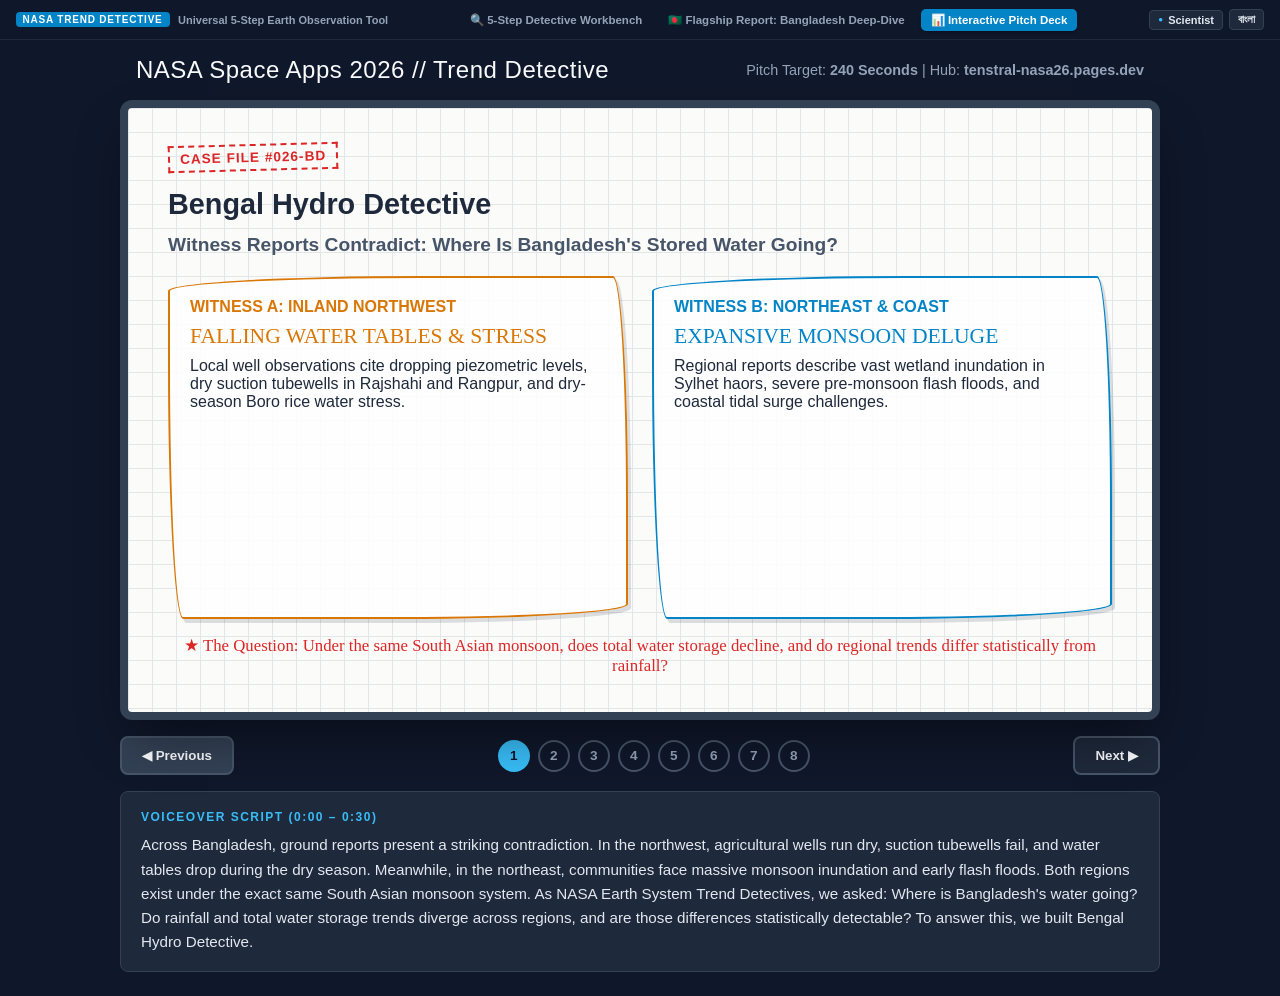
==== commit 7c9551bf: "Link report.html and Trend Detective workbench with shared URL state, top nav, evidence drawer, and " ====
--- a/demo.html
+++ b/demo.html
@@ -4,6 +4,7 @@
   <meta charset="UTF-8">
   <meta name="viewport" content="width=device-width, initial-scale=1.0">
   <title>Trend Detective: Bengal Hydro Detective — Slide Deck Preview</title>
+  <link rel="stylesheet" href="assets/css/top_nav.css">
   <!-- Offline System Fonts -->
   <style>
     :root {
@@ -32,7 +33,11 @@
       display: flex;
       flex-direction: column;
       align-items: center;
-      padding: 24px 16px;
+      padding: 0 0 24px 0;
+    }
+
+    body .top-nav {
+      width: 100%;
     }
 
     .app-header {
@@ -42,7 +47,8 @@
       justify-content: space-between;
       align-items: center;
       color: #f8fafc;
-      margin-bottom: 16px;
+      margin: 16px 0;
+      padding: 0 16px;
     }
 
     .app-title {
@@ -269,6 +275,28 @@
   </style>
 </head>
 <body>
+  <!-- Shared Universal Top Navigation -->
+  <header class="top-nav">
+    <div class="top-nav-brand">
+      <span class="top-nav-badge">NASA TREND DETECTIVE</span>
+      <span class="top-nav-title">Universal 5-Step Earth Observation Tool</span>
+    </div>
+    <nav class="top-nav-links" id="main-top-nav">
+      <a href="index.html" class="top-nav-link" data-page="index.html">🔍 5-Step Detective Workbench</a>
+      <a href="report.html" class="top-nav-link" data-page="report.html">🇧🇩 Flagship Report: Bangladesh Deep-Dive</a>
+      <a href="demo.html" class="top-nav-link" data-page="demo.html">📊 Interactive Pitch Deck</a>
+    </nav>
+    <div class="top-nav-controls">
+      <div class="nav-toggle-group">
+        <button class="nav-toggle-btn" id="nav-mode-toggle" title="Toggle Plain-Language Student / Scientific Diagnostics Mode">
+          <span class="toggle-indicator">●</span> <span id="nav-mode-label">Scientist</span>
+        </button>
+        <button class="nav-toggle-btn" id="nav-lang-toggle" title="Switch Language EN / বাংলা">
+          <span id="nav-lang-label">বাংলা</span>
+        </button>
+      </div>
+    </div>
+  </header>
 
   <header class="app-header">
     <div class="app-title">NASA Space Apps 2026 // Trend Detective</div>
@@ -584,5 +612,6 @@
     // Initialize
     updateDeck();
   </script>
+  <script src="assets/url_state.js"></script>
 </body>
 </html>
--- a/assets/css/top_nav.css
+++ b/assets/css/top_nav.css
@@ -0,0 +1,126 @@
+/* ==========================================================================
+   NASA Space Apps Challenge 2026 - Trend Detective
+   assets/css/top_nav.css
+   Shared Top Navigation Bar across index.html, report.html, and demo.html
+   ========================================================================== */
+
+.top-nav {
+  position: sticky;
+  top: 0;
+  left: 0;
+  right: 0;
+  height: 40px;
+  background: #0f172a;
+  color: #f8fafc;
+  display: flex;
+  align-items: center;
+  justify-content: space-between;
+  padding: 0 16px;
+  border-bottom: 1px solid #1e293b;
+  font-family: -apple-system, BlinkMacSystemFont, "Segoe UI", Roboto, "Helvetica Neue", Arial, sans-serif;
+  z-index: 2000;
+  box-sizing: border-box;
+}
+
+body.workbench-page .top-nav {
+  position: fixed;
+}
+
+.top-nav-brand {
+  display: flex;
+  align-items: center;
+  gap: 8px;
+}
+
+.top-nav-badge {
+  background: #0284c7;
+  color: #ffffff;
+  font-size: 10px;
+  font-weight: 800;
+  letter-spacing: 0.8px;
+  padding: 2px 7px;
+  border-radius: 4px;
+  text-transform: uppercase;
+  white-space: nowrap;
+}
+
+.top-nav-title {
+  font-size: 11px;
+  font-weight: 600;
+  color: #94a3b8;
+  display: none;
+}
+@media (min-width: 992px) {
+  .top-nav-title {
+    display: inline-block;
+  }
+}
+
+.top-nav-links {
+  display: flex;
+  align-items: center;
+  gap: 6px;
+}
+
+.top-nav-link {
+  color: #94a3b8;
+  text-decoration: none;
+  font-size: 11.5px;
+  font-weight: 600;
+  padding: 4px 10px;
+  border-radius: 5px;
+  transition: all 0.15s ease;
+  white-space: nowrap;
+  display: inline-flex;
+  align-items: center;
+  gap: 5px;
+}
+
+.top-nav-link:hover {
+  color: #f8fafc;
+  background: #1e293b;
+}
+
+.top-nav-link.active {
+  color: #ffffff;
+  background: #0284c7;
+  box-shadow: 0 1px 3px rgba(0, 0, 0, 0.35);
+}
+
+.top-nav-controls {
+  display: flex;
+  align-items: center;
+  gap: 8px;
+}
+
+.nav-toggle-group {
+  display: flex;
+  align-items: center;
+  gap: 6px;
+}
+
+.nav-toggle-btn {
+  background: #1e293b;
+  border: 1px solid #334155;
+  color: #e2e8f0;
+  padding: 3px 8px;
+  border-radius: 4px;
+  font-size: 11px;
+  font-weight: 600;
+  cursor: pointer;
+  display: inline-flex;
+  align-items: center;
+  gap: 5px;
+  transition: all 0.15s ease;
+}
+
+.nav-toggle-btn:hover {
+  background: #334155;
+  color: #ffffff;
+  border-color: #475569;
+}
+
+.nav-toggle-btn .toggle-indicator {
+  color: #38bdf8;
+  font-size: 8px;
+}
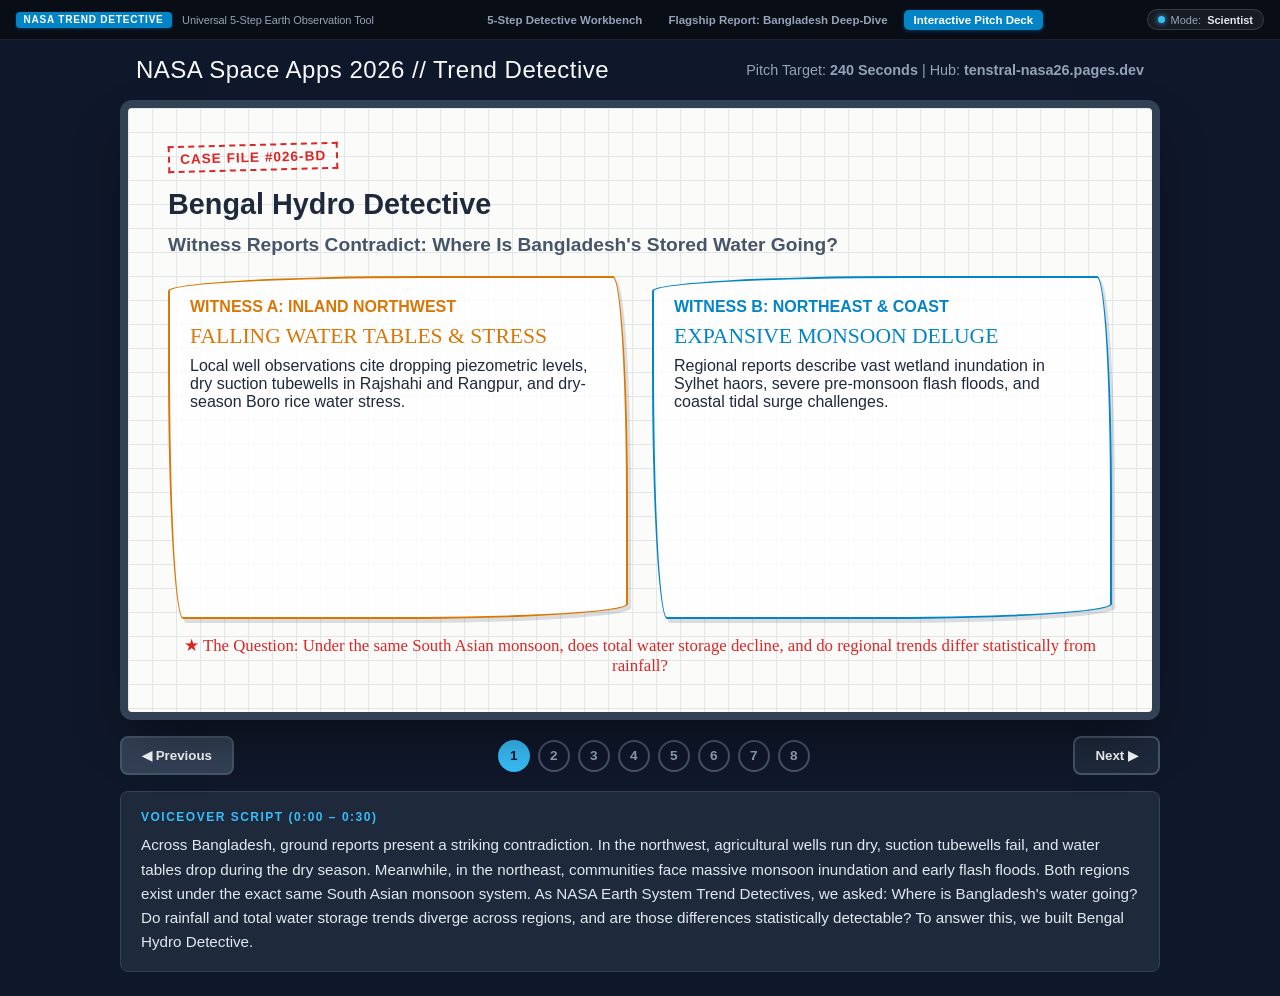
==== commit 655a1545: "fix(ui,nav): fix Launch Simulation smooth scrolling, remove translation apparatus, and polish top na" ====
--- a/demo.html
+++ b/demo.html
@@ -278,28 +278,36 @@
   <!-- Shared Universal Top Navigation -->
   <header class="top-nav">
     <div class="top-nav-brand">
-      <span class="top-nav-badge">NASA TREND DETECTIVE</span>
-      <span class="top-nav-title">Universal 5-Step Earth Observation Tool</span>
+      <span class="top-nav-badge" data-i18n="nav.brand">NASA TREND DETECTIVE</span>
+      <span class="top-nav-title" data-i18n="nav.title">Universal 5-Step Earth Observation Tool</span>
     </div>
     <nav class="top-nav-links" id="main-top-nav">
-      <a href="index.html" class="top-nav-link" data-page="index.html">🔍 5-Step Detective Workbench</a>
-      <a href="report.html" class="top-nav-link" data-page="report.html">🇧🇩 Flagship Report: Bangladesh Deep-Dive</a>
-      <a href="demo.html" class="top-nav-link" data-page="demo.html">📊 Interactive Pitch Deck</a>
+      <a href="index.html" class="top-nav-link" data-page="index.html" data-i18n="nav.workbench">
+        <svg width="14" height="14" viewBox="0 0 24 24" fill="none" stroke="currentColor" stroke-width="2" stroke-linecap="round" stroke-linejoin="round" aria-hidden="true"><circle cx="12" cy="12" r="10"></circle><polygon points="16.24 7.76 14.12 14.12 7.76 16.24 9.88 9.88 16.24 7.76"></polygon></svg>
+        <span>5-Step Detective Workbench</span>
+      </a>
+      <a href="report.html" class="top-nav-link" data-page="report.html" data-i18n="nav.report">
+        <svg width="14" height="14" viewBox="0 0 24 24" fill="none" stroke="currentColor" stroke-width="2" stroke-linecap="round" stroke-linejoin="round" aria-hidden="true"><path d="M14 2H6a2 2 0 0 0-2 2v16a2 2 0 0 0 2 2h12a2 2 0 0 0 2-2V8z"></path><polyline points="14 2 14 8 20 8"></polyline><line x1="16" y1="13" x2="8" y2="13"></line><line x1="16" y1="17" x2="8" y2="17"></line></svg>
+        <span>Flagship Report: Bangladesh Deep-Dive</span>
+      </a>
+      <a href="demo.html" class="top-nav-link" data-page="demo.html" data-i18n="nav.demo">
+        <svg width="14" height="14" viewBox="0 0 24 24" fill="none" stroke="currentColor" stroke-width="2" stroke-linecap="round" stroke-linejoin="round" aria-hidden="true"><rect x="2" y="3" width="20" height="14" rx="2" ry="2"></rect><line x1="8" y1="21" x2="16" y2="21"></line><line x1="12" y1="17" x2="12" y2="21"></line></svg>
+        <span>Interactive Pitch Deck</span>
+      </a>
     </nav>
     <div class="top-nav-controls">
       <div class="nav-toggle-group">
-        <button class="nav-toggle-btn" id="nav-mode-toggle" title="Toggle Plain-Language Student / Scientific Diagnostics Mode">
-          <span class="toggle-indicator">●</span> <span id="nav-mode-label">Scientist</span>
-        </button>
-        <button class="nav-toggle-btn" id="nav-lang-toggle" title="Switch Language EN / বাংলা">
-          <span id="nav-lang-label">বাংলা</span>
+        <button class="nav-toggle-btn nav-mode-pill" id="nav-mode-toggle" title="Toggle Plain-Language Student / Scientific Diagnostics Mode">
+          <span class="mode-status-dot"></span>
+          <span class="mode-muted">Mode:</span>
+          <strong id="nav-mode-label">Scientist</strong>
         </button>
       </div>
     </div>
   </header>
 
   <header class="app-header">
-    <div class="app-title">NASA Space Apps 2026 // Trend Detective</div>
+    <div class="app-title" data-i18n="demo.header_title">NASA Space Apps 2026 // Trend Detective</div>
     <div style="font-size: 0.9rem; color: #94a3b8;">Pitch Target: <strong>240 Seconds</strong> | Hub: <strong>tenstral-nasa26.pages.dev</strong></div>
   </header>
 
@@ -376,10 +384,15 @@
           <h4 style="margin: 8px 0;">Theil-Sen Slopes</h4>
           <p style="font-size: 0.85rem;">Computes median slopes with 95% confidence intervals, resistant to sensor noise, outlier months, and inter-satellite transitions.</p>
         </div>
-        <div class="sketch-box">
+        <div class="sketch-box" data-mode="scientist">
           <div style="font-weight: 700; color: #64748b;">STEP 3</div>
           <h4 style="margin: 8px 0;">Calibrated ESS-MK</h4>
           <p style="font-size: 0.85rem;">Effective Sample Size Mann-Kendall with AR(1) correction and Benjamini-Hochberg FDR control across families of m = 36 tests per window.</p>
+        </div>
+        <div class="sketch-box" data-mode="student">
+          <div style="font-weight: 700; color: #64748b;">STEP 3</div>
+          <h4 style="margin: 8px 0;">Trend Verification</h4>
+          <p style="font-size: 0.85rem;">Confirms the trend is real and sustained, checking whether the rate exceeds natural random weather fluctuations.</p>
         </div>
       </div>
       <div style="margin-top: 16px; text-align: center;">
@@ -459,11 +472,18 @@
             <li><strong>Rainfall Pairs:</strong> Zero pairs differ across the country.</li>
           </ul>
         </div>
-        <div class="sketch-box" style="border-left: 6px solid #e11d48;">
+        <div class="sketch-box" style="border-left: 6px solid #e11d48;" data-mode="scientist">
           <h3 style="color: #be123c; margin-bottom: 8px;">Placebo Check &amp; Overlap Precaution</h3>
           <p style="font-size: 0.85rem; line-height: 1.5; color: #334155;">
             • <strong>Why no p-values?</strong> A circular-shift placebo test revealed elevated false-positive rates, revealing raw p-values are overconfident. In accordance with honest reporting, exact p-values are withheld.<br><br>
             • <strong>Descriptive note:</strong> The NE vs. Central paired test detects a small mathematical difference (-0.07 cm/yr), but their individual 95% CIs overlap. It is treated as small and descriptive.
+          </p>
+        </div>
+        <div class="sketch-box" style="border-left: 6px solid #0284c7;" data-mode="student">
+          <h3 style="color: #0284c7; margin-bottom: 8px;">Regional Comparison Check</h3>
+          <p style="font-size: 0.85rem; line-height: 1.5; color: #334155;">
+            • <strong>Why compare regions?</strong> Comparing the Northwest against other regions shows that rapid water loss is localized to the Barind agricultural hub.<br><br>
+            • <strong>Plain Summary:</strong> Other parts of Bangladesh (Southwest and Southeast) maintain balanced water storage, confirming this is not a nationwide satellite artifact.
           </p>
         </div>
       </div>
@@ -503,7 +523,7 @@
         <div class="sketch-subtitle">Understanding statistical power, temporal duration, and the interactive decision hub</div>
       </div>
       <div class="grid-2">
-        <div class="sketch-box">
+        <div class="sketch-box" data-mode="scientist">
           <h3 style="margin-bottom: 8px;">Statistical Power &amp; Minimum Detectable Slopes</h3>
           <p style="font-size: 0.85rem; line-height: 1.5; color: #334155; margin-bottom: 10px;">
             "No detectable trend" reflects statistical detection limits, not proof that rainfall or southern storage has zero physical variation. Wide confidence intervals stem from high natural interannual variability in monsoon cloudbursts.
@@ -513,6 +533,16 @@
             • <strong>Recent 2020–2026 Window:</strong> NW TWS MDS = <span class="mono">2.34 cm/yr</span> (short window below detection threshold).
           </div>
         </div>
+        <div class="sketch-box" data-mode="student">
+          <h3 style="margin-bottom: 8px;">Window Length &amp; Detection Lesson</h3>
+          <p style="font-size: 0.85rem; line-height: 1.5; color: #334155; margin-bottom: 10px;">
+            Why satellites need long records to confirm true climate trends:
+          </p>
+          <div style="background: #f1f5f9; padding: 10px; border-radius: 6px; font-size: 0.82rem; border-left: 4px solid var(--ink-blue);">
+            • <strong>Short 5-Year Windows:</strong> Wet and dry years can easily confuse sensors into seeing temporary false trends.<br>
+            • <strong>Full 24-Year History:</strong> Over two decades, real persistent trends become undeniable.
+          </div>
+        </div>
         <div class="sketch-box" style="text-align: center; display: flex; flex-direction: column; justify-content: center;">
           <div style="font-family: 'Permanent Marker', cursive; font-size: 1.3rem; color: var(--ink-dark);">EXPLORE THE LIVE DECISION HUB</div>
           <div style="color: #0284c7; font-size: 1.05rem; font-weight: 700; margin: 8px 0;">tenstral-nasa26.pages.dev</div>
@@ -528,9 +558,9 @@
 
   <!-- Controls -->
   <footer class="controls-bar">
-    <button class="btn btn-secondary" id="prevBtn" onclick="changeSlide(-1)">◀ Previous</button>
+    <button class="btn btn-secondary" id="prevBtn" onclick="changeSlide(-1)" data-i18n="btn.prev">◀ Previous</button>
     <div class="slide-pills" id="pillsContainer"></div>
-    <button class="btn" id="nextBtn" onclick="changeSlide(1)">Next ▶</button>
+    <button class="btn" id="nextBtn" onclick="changeSlide(1)" data-i18n="btn.next">Next ▶</button>
   </footer>
 
   <!-- Script Rehearsal Box -->
@@ -579,11 +609,18 @@
       });
 
       const activeSlide = slides[currentSlide];
-      scriptTimeLabel.innerText = `VOICEOVER SCRIPT (${activeSlide.getAttribute('data-time')})`;
+      const timeStr = activeSlide.getAttribute('data-time') || '';
+      const scriptLabel = (typeof window.t === 'function') ? window.t('demo.script_label', 'VOICEOVER SCRIPT') : 'VOICEOVER SCRIPT';
+      scriptTimeLabel.innerText = `${scriptLabel} (${timeStr})`;
       scriptContent.innerText = scripts[currentSlide];
 
       prevBtn.disabled = currentSlide === 0;
-      nextBtn.innerText = currentSlide === slides.length - 1 ? 'Finish ↺' : 'Next ▶';
+      const isFinish = currentSlide === slides.length - 1;
+      const finishText = (typeof window.t === 'function') ? window.t('btn.finish', 'Finish ↺') : 'Finish ↺';
+      const nextText = (typeof window.t === 'function') ? window.t('btn.next', 'Next ▶') : 'Next ▶';
+      nextBtn.innerText = isFinish ? finishText : nextText;
+      const prevText = (typeof window.t === 'function') ? window.t('btn.prev', '◀ Previous') : '◀ Previous';
+      prevBtn.innerText = prevText;
     }
 
     function changeSlide(direction) {
@@ -609,9 +646,14 @@
       }
     });
 
+    window.addEventListener('i18n:langchange', () => {
+      updateDeck();
+    });
+
     // Initialize
     updateDeck();
   </script>
+  <script src="assets/i18n.js"></script>
   <script src="assets/url_state.js"></script>
 </body>
 </html>
--- a/assets/css/top_nav.css
+++ b/assets/css/top_nav.css
@@ -1,7 +1,7 @@
 /* ==========================================================================
    NASA Space Apps Challenge 2026 - Trend Detective
    assets/css/top_nav.css
-   Shared Top Navigation Bar across index.html, report.html, and demo.html
+   Shared Universal Top Navigation Bar across index.html, report.html, demo.html
    ========================================================================== */
 
 .top-nav {
@@ -10,16 +10,18 @@
   left: 0;
   right: 0;
   height: 40px;
-  background: #0f172a;
+  background: #090d16;
   color: #f8fafc;
   display: flex;
   align-items: center;
   justify-content: space-between;
   padding: 0 16px;
-  border-bottom: 1px solid #1e293b;
+  border-bottom: 1px solid rgba(255, 255, 255, 0.08);
   font-family: -apple-system, BlinkMacSystemFont, "Segoe UI", Roboto, "Helvetica Neue", Arial, sans-serif;
   z-index: 2000;
   box-sizing: border-box;
+  backdrop-filter: blur(8px);
+  -webkit-backdrop-filter: blur(8px);
 }
 
 body.workbench-page .top-nav {
@@ -29,7 +31,7 @@
 .top-nav-brand {
   display: flex;
   align-items: center;
-  gap: 8px;
+  gap: 10px;
 }
 
 .top-nav-badge {
@@ -38,17 +40,19 @@
   font-size: 10px;
   font-weight: 800;
   letter-spacing: 0.8px;
-  padding: 2px 7px;
+  padding: 2.5px 8px;
   border-radius: 4px;
   text-transform: uppercase;
   white-space: nowrap;
+  box-shadow: 0 1px 3px rgba(2, 132, 199, 0.4);
 }
 
 .top-nav-title {
   font-size: 11px;
-  font-weight: 600;
+  font-weight: 500;
   color: #94a3b8;
   display: none;
+  letter-spacing: -0.01em;
 }
 @media (min-width: 992px) {
   .top-nav-title {
@@ -69,22 +73,43 @@
   font-weight: 600;
   padding: 4px 10px;
   border-radius: 5px;
-  transition: all 0.15s ease;
+  transition: all 0.15s ease-out;
   white-space: nowrap;
   display: inline-flex;
   align-items: center;
-  gap: 5px;
+  gap: 6px;
+  cursor: pointer;
+}
+
+.top-nav-link svg {
+  flex-shrink: 0;
+  opacity: 0.85;
+  transition: opacity 0.15s ease;
 }
 
 .top-nav-link:hover {
-  color: #f8fafc;
-  background: #1e293b;
+  color: #ffffff;
+  background: rgba(255, 255, 255, 0.08);
+}
+
+.top-nav-link:hover svg {
+  opacity: 1;
 }
 
 .top-nav-link.active {
   color: #ffffff;
   background: #0284c7;
-  box-shadow: 0 1px 3px rgba(0, 0, 0, 0.35);
+  box-shadow: 0 1px 4px rgba(2, 132, 199, 0.4);
+}
+
+.top-nav-link.active svg {
+  opacity: 1;
+  stroke: #ffffff;
+}
+
+.top-nav-link:focus-visible {
+  outline: 2px solid #38bdf8;
+  outline-offset: 2px;
 }
 
 .top-nav-controls {
@@ -99,28 +124,96 @@
   gap: 6px;
 }
 
-.nav-toggle-btn {
-  background: #1e293b;
-  border: 1px solid #334155;
+.nav-toggle-btn,
+.nav-mode-pill {
+  background: rgba(255, 255, 255, 0.06);
+  border: 1px solid rgba(255, 255, 255, 0.14);
   color: #e2e8f0;
-  padding: 3px 8px;
-  border-radius: 4px;
+  padding: 3.5px 10px;
+  border-radius: 20px;
   font-size: 11px;
   font-weight: 600;
   cursor: pointer;
   display: inline-flex;
   align-items: center;
-  gap: 5px;
-  transition: all 0.15s ease;
-}
-
-.nav-toggle-btn:hover {
-  background: #334155;
-  color: #ffffff;
-  border-color: #475569;
-}
-
-.nav-toggle-btn .toggle-indicator {
-  color: #38bdf8;
-  font-size: 8px;
-}
+  gap: 6px;
+  transition: all 0.15s ease-out;
+}
+
+.nav-toggle-btn:hover,
+.nav-mode-pill:hover {
+  background: rgba(255, 255, 255, 0.12);
+  color: #ffffff;
+  border-color: rgba(255, 255, 255, 0.25);
+}
+
+.nav-toggle-btn:focus-visible,
+.nav-mode-pill:focus-visible {
+  outline: 2px solid #38bdf8;
+  outline-offset: 2px;
+}
+
+.mode-status-dot {
+  width: 7px;
+  height: 7px;
+  border-radius: 50%;
+  background: #38bdf8;
+  box-shadow: 0 0 6px #38bdf8;
+  transition: all 0.2s ease;
+  display: inline-block;
+}
+
+html[data-mode="student"] .mode-status-dot {
+  background: #34d399;
+  box-shadow: 0 0 6px #34d399;
+}
+
+.mode-muted {
+  color: #94a3b8;
+  font-weight: 500;
+}
+
+/* ==========================================================================
+   Declarative Student vs Scientist Mode Visibility
+   ========================================================================== */
+html[data-mode="student"] [data-mode="scientist"],
+html[data-mode="scientist"] [data-mode="student"] {
+  display: none !important;
+}
+
+.student-plain-summary {
+  background: var(--bg-subtle, #f8fafc);
+  border: 1px solid var(--border-subtle, #e2e8f0);
+  border-left: 4px solid #0284c7;
+  padding: 12px 16px;
+  border-radius: 6px;
+  margin: 12px 0 16px 0;
+  font-size: 0.92rem;
+  line-height: 1.55;
+  color: var(--ink-secondary, #334155);
+}
+
+.student-plain-summary strong {
+  color: var(--ink-primary, #0f172a);
+}
+
+.student-verdict-cell {
+  grid-column: 1 / -1;
+  background: #f8fafc;
+  border: 1px solid #e2e8f0;
+  border-left: 4px solid #0284c7;
+  padding: 10px 14px;
+  border-radius: 6px;
+}
+
+.student-verdict-cell.verdict-decline {
+  background: #fff1f2;
+  border-color: #fecdd3;
+  border-left-color: #e11d48;
+}
+
+.student-verdict-cell.verdict-stable {
+  background: #f0fdf4;
+  border-color: #bbf7d0;
+  border-left-color: #16a34a;
+}
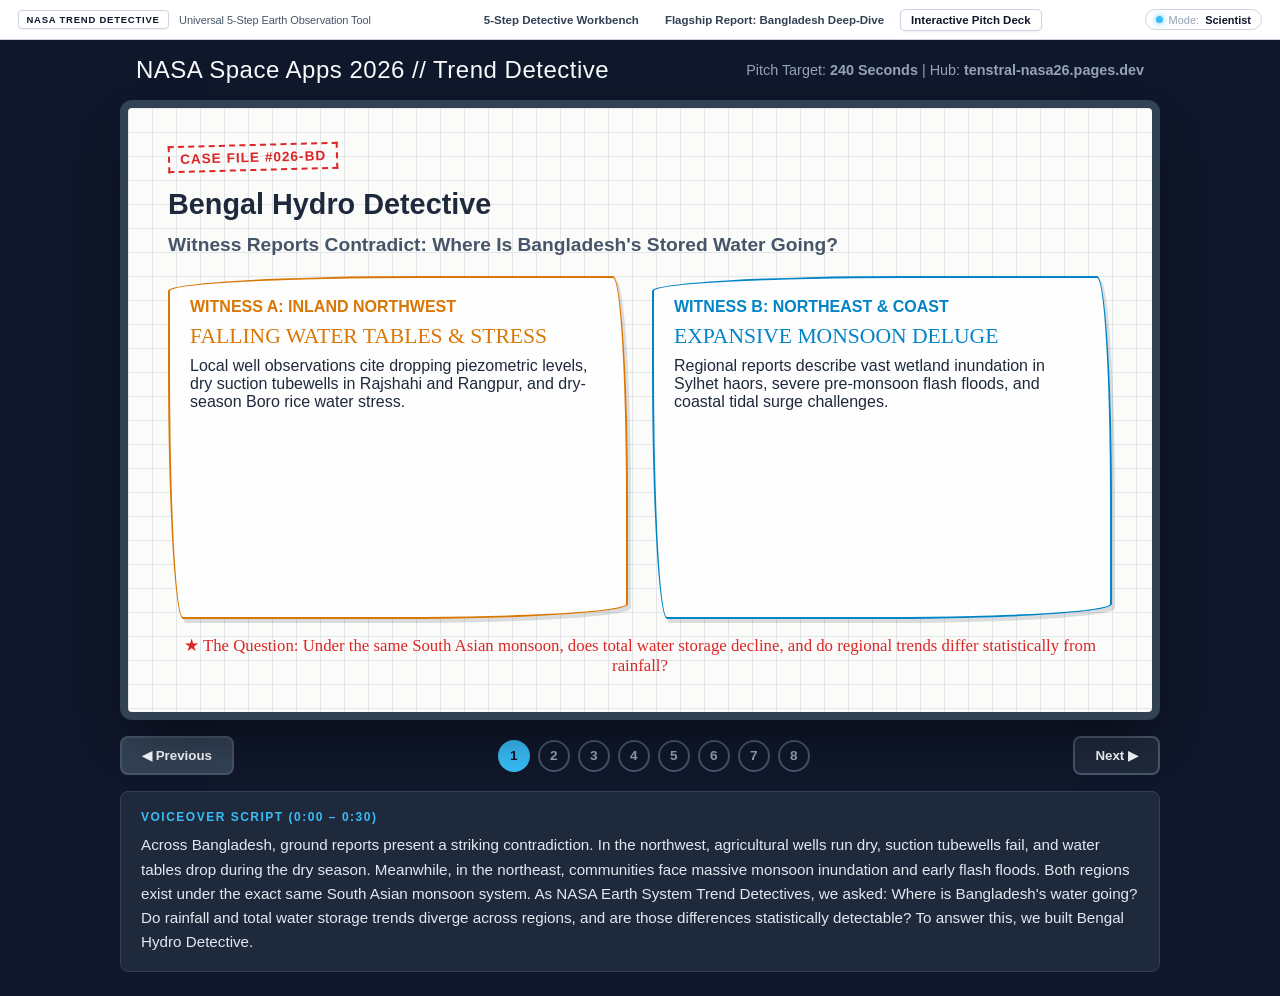
==== commit 23e127a8: "feat(branding): add Team Tenstral logo to universal footer, favicon, report header, and brand bar" ====
--- a/demo.html
+++ b/demo.html
@@ -4,6 +4,9 @@
   <meta charset="UTF-8">
   <meta name="viewport" content="width=device-width, initial-scale=1.0">
   <title>Trend Detective: Bengal Hydro Detective — Slide Deck Preview</title>
+  <!-- Favicon (Team Tenstral SVG + PNG Fallback) -->
+  <link rel="icon" type="image/svg+xml" href="assets/img/tenstral-logo.svg">
+  <link rel="alternate icon" type="image/png" href="assets/img/tenstral-logo.png">
   <link rel="stylesheet" href="assets/css/top_nav.css">
   <!-- Offline System Fonts -->
   <style>
--- a/assets/css/top_nav.css
+++ b/assets/css/top_nav.css
@@ -10,18 +10,16 @@
   left: 0;
   right: 0;
   height: 40px;
-  background: #090d16;
-  color: #f8fafc;
+  background: #ffffff;
+  color: #0f172a;
   display: flex;
   align-items: center;
   justify-content: space-between;
-  padding: 0 16px;
-  border-bottom: 1px solid rgba(255, 255, 255, 0.08);
+  padding: 0 18px;
+  border-bottom: 1px solid #cbd5e1;
   font-family: -apple-system, BlinkMacSystemFont, "Segoe UI", Roboto, "Helvetica Neue", Arial, sans-serif;
   z-index: 2000;
   box-sizing: border-box;
-  backdrop-filter: blur(8px);
-  -webkit-backdrop-filter: blur(8px);
 }
 
 body.workbench-page .top-nav {
@@ -35,22 +33,23 @@
 }
 
 .top-nav-badge {
-  background: #0284c7;
-  color: #ffffff;
-  font-size: 10px;
+  background: #ffffff;
+  color: #0f172a;
+  font-size: 9.5px;
   font-weight: 800;
-  letter-spacing: 0.8px;
-  padding: 2.5px 8px;
+  letter-spacing: 0.08em;
+  padding: 3px 8px;
   border-radius: 4px;
   text-transform: uppercase;
   white-space: nowrap;
-  box-shadow: 0 1px 3px rgba(2, 132, 199, 0.4);
+  border: 1px solid #cbd5e1;
+  box-shadow: 0 1px 2px rgba(15, 23, 42, 0.06);
 }
 
 .top-nav-title {
   font-size: 11px;
   font-weight: 500;
-  color: #94a3b8;
+  color: #475569;
   display: none;
   letter-spacing: -0.01em;
 }
@@ -67,7 +66,7 @@
 }
 
 .top-nav-link {
-  color: #94a3b8;
+  color: #334155;
   text-decoration: none;
   font-size: 11.5px;
   font-weight: 600;
@@ -88,8 +87,8 @@
 }
 
 .top-nav-link:hover {
-  color: #ffffff;
-  background: rgba(255, 255, 255, 0.08);
+  color: #0f172a;
+  background: #f1f5f9;
 }
 
 .top-nav-link:hover svg {
@@ -97,14 +96,15 @@
 }
 
 .top-nav-link.active {
-  color: #ffffff;
-  background: #0284c7;
-  box-shadow: 0 1px 4px rgba(2, 132, 199, 0.4);
+  color: #0f172a;
+  background: #ffffff;
+  border: 1px solid #cbd5e1;
+  box-shadow: 0 1px 2px rgba(15, 23, 42, 0.06);
 }
 
 .top-nav-link.active svg {
   opacity: 1;
-  stroke: #ffffff;
+  stroke: #0f172a;
 }
 
 .top-nav-link:focus-visible {
@@ -126,9 +126,9 @@
 
 .nav-toggle-btn,
 .nav-mode-pill {
-  background: rgba(255, 255, 255, 0.06);
-  border: 1px solid rgba(255, 255, 255, 0.14);
-  color: #e2e8f0;
+  background: #ffffff;
+  border: 1px solid #cbd5e1;
+  color: #0f172a;
   padding: 3.5px 10px;
   border-radius: 20px;
   font-size: 11px;
@@ -142,9 +142,9 @@
 
 .nav-toggle-btn:hover,
 .nav-mode-pill:hover {
-  background: rgba(255, 255, 255, 0.12);
-  color: #ffffff;
-  border-color: rgba(255, 255, 255, 0.25);
+  background: #f8fafc;
+  color: #0f172a;
+  border-color: #94a3b8;
 }
 
 .nav-toggle-btn:focus-visible,
